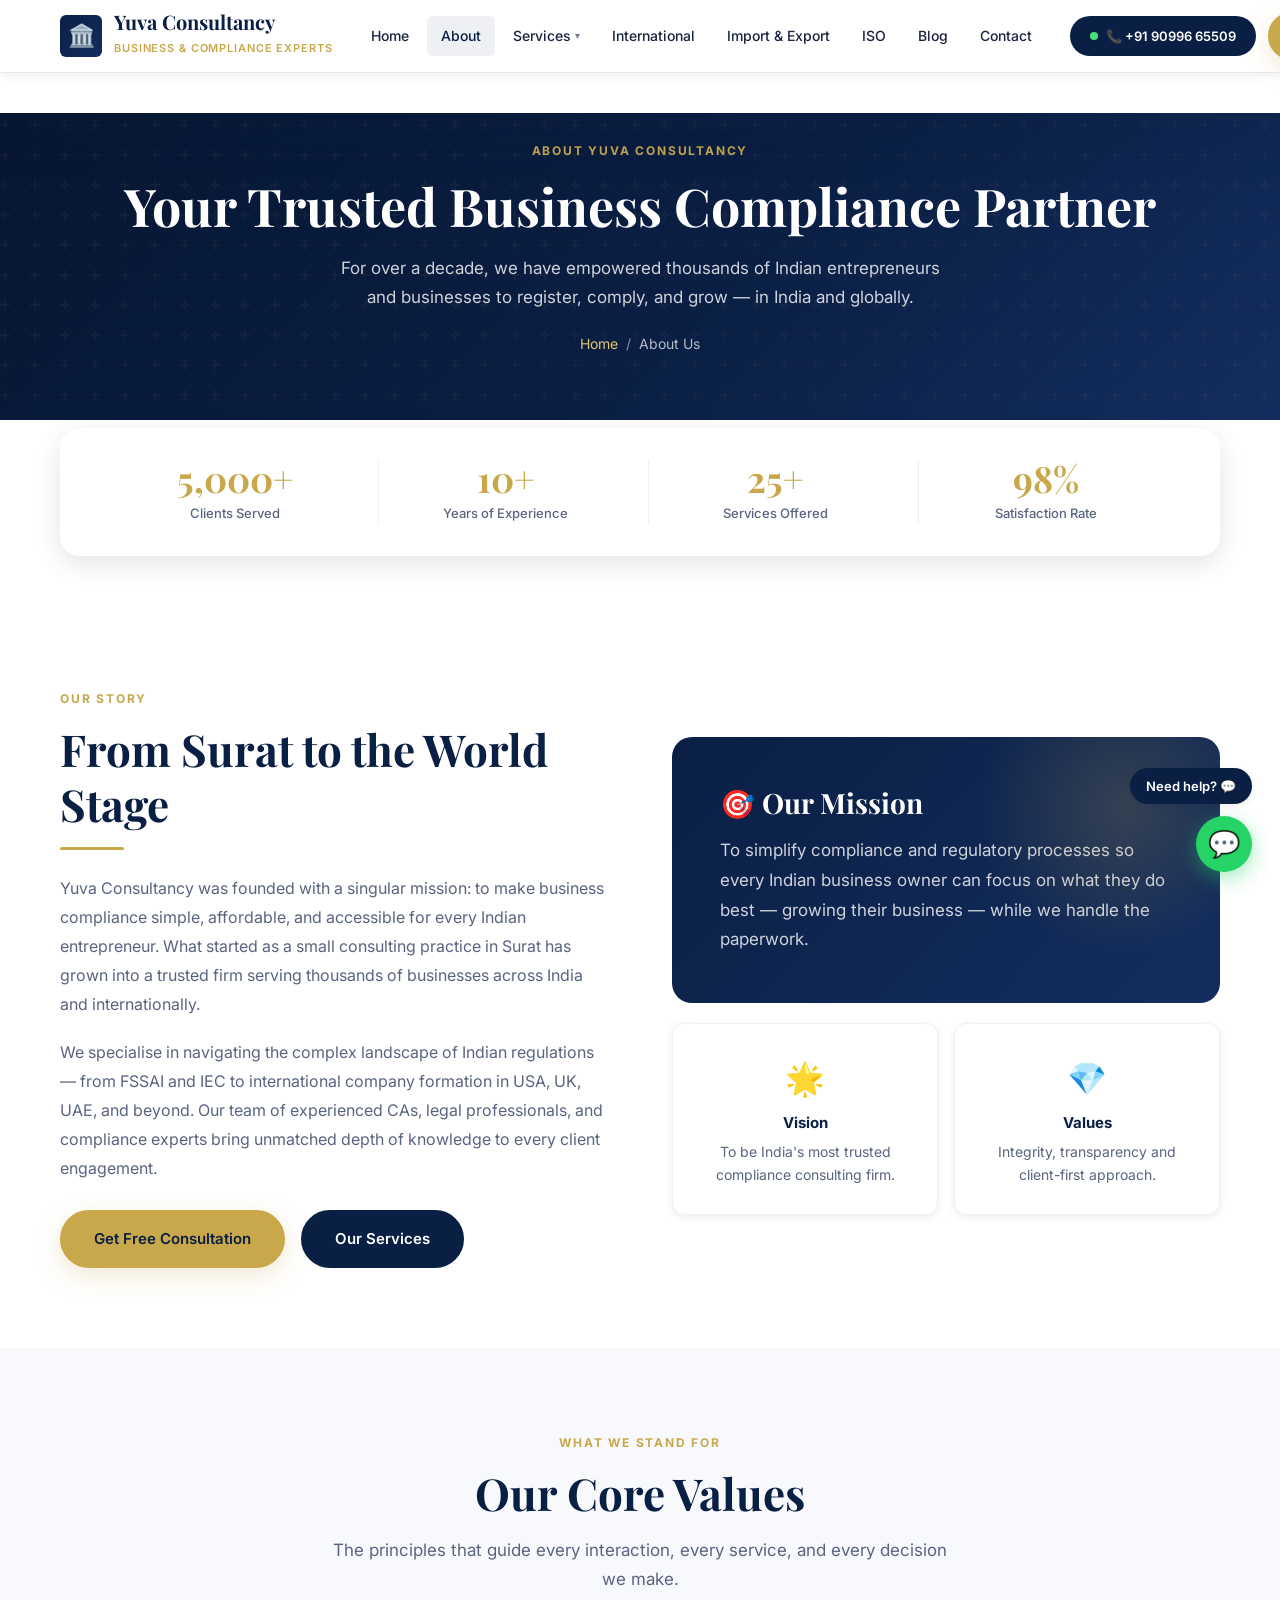
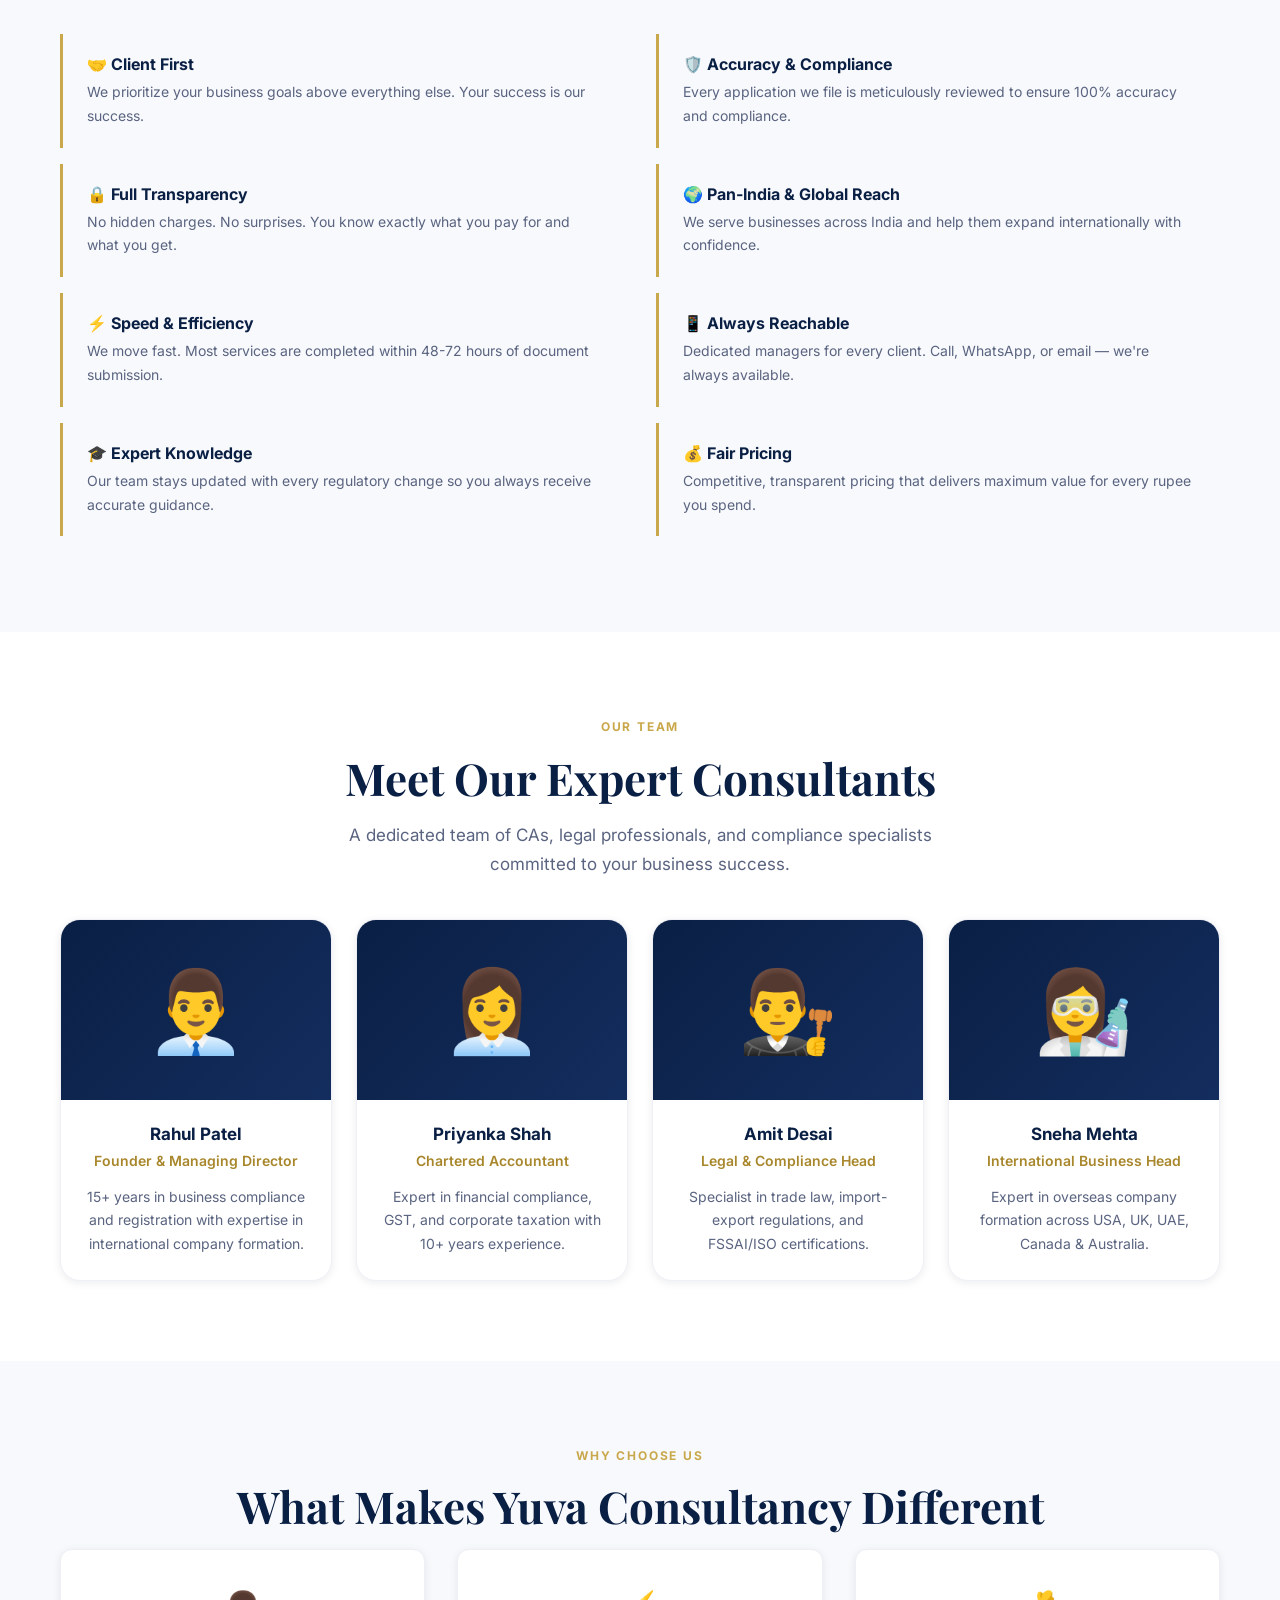
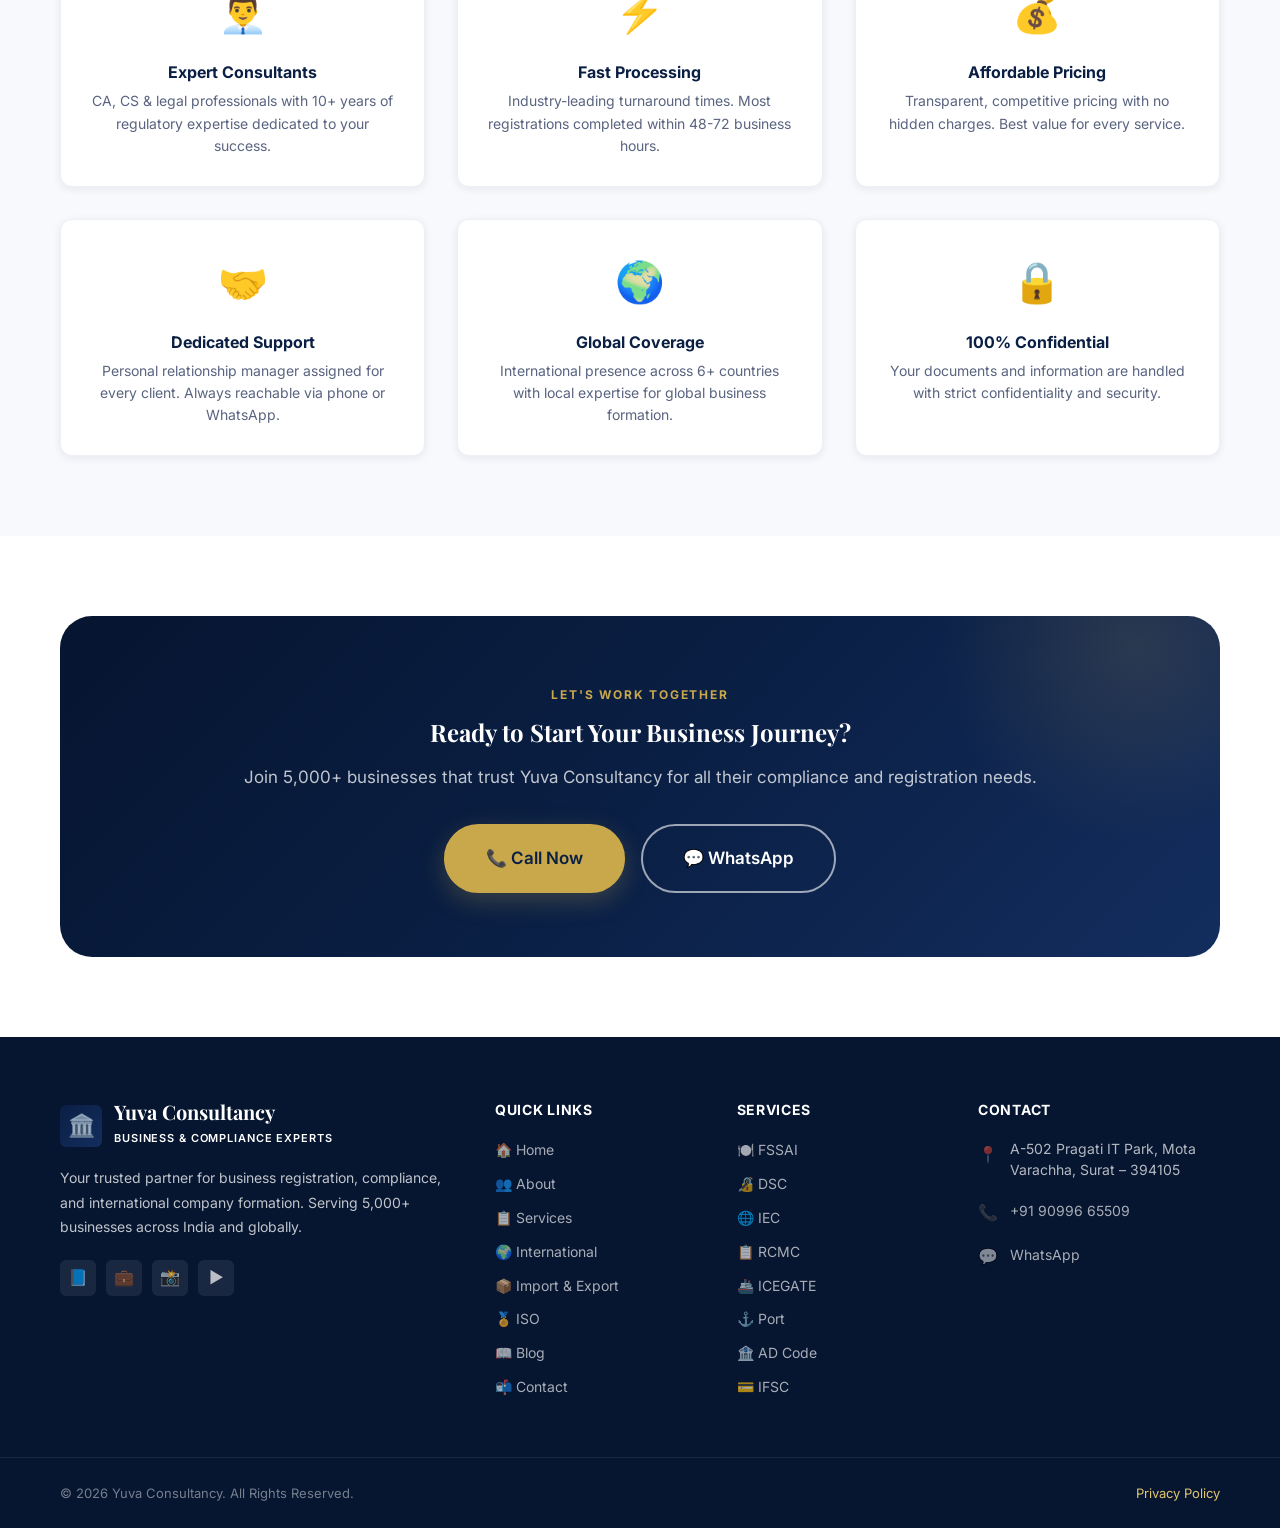
==== about.html @ 4b943de9 "Initial commit Created from https://vercel.com/new" ====
<!DOCTYPE html>
<html lang="en">

<head>
    <meta charset="UTF-8" />
    <meta name="viewport" content="width=device-width, initial-scale=1.0" />
    <title>About Us | Yuva Consultancy — Business Registration Experts</title>
    <meta name="description"
        content="Learn about Yuva Consultancy — our mission, team, and 10+ years of experience helping businesses register and comply in India and internationally." />
    <link rel="icon"
        href="data:image/svg+xml,<svg xmlns=%22http://www.w3.org/2000/svg%22 viewBox=%220 0 100 100%22><text y=%22.9em%22 font-size=%2280%22>🏛️</text></svg>" />
    <link rel="stylesheet" href="assets/css/style.css" />
    <style>
        .team-card {
            background: var(--white);
            border: 1px solid var(--light-gray);
            border-radius: var(--radius-lg);
            overflow: hidden;
            text-align: center;
            box-shadow: var(--shadow-sm);
            transition: var(--transition);
        }

        .team-card:hover {
            transform: translateY(-6px);
            box-shadow: var(--shadow-md);
        }

        .team-avatar {
            height: 180px;
            background: linear-gradient(135deg, var(--navy), var(--navy-light));
            display: flex;
            align-items: center;
            justify-content: center;
            font-size: 5rem;
        }

        .team-body {
            padding: 1.5rem;
        }

        .team-body h3 {
            font-family: 'Inter', sans-serif;
            font-size: 1.0625rem;
            font-weight: 700;
            color: var(--navy);
            margin-bottom: 0.25rem;
        }

        .team-body .role {
            color: var(--gold-dark);
            font-size: 0.875rem;
            font-weight: 600;
            margin-bottom: 0.75rem;
        }

        .team-body p {
            font-size: 0.875rem;
            color: var(--text-light);
        }

        .value-card {
            border-left: 3px solid var(--gold);
            padding: 1.25rem 1.5rem;
            background: var(--off-white);
            border-radius: 0 var(--radius-md) var(--radius-md) 0;
            margin-bottom: 1rem;
            transition: var(--transition);
        }

        .value-card:hover {
            background: rgba(201, 168, 76, 0.07);
        }

        .value-card h3 {
            font-family: 'Inter', sans-serif;
            font-size: 1rem;
            font-weight: 700;
            color: var(--navy);
            margin-bottom: 0.375rem;
        }

        .value-card p {
            font-size: 0.875rem;
            color: var(--text-light);
        }

        .mission-box {
            background: linear-gradient(135deg, var(--navy), var(--navy-light));
            border-radius: var(--radius-lg);
            padding: 3rem;
            color: white;
            position: relative;
            overflow: hidden;
        }

        .mission-box::before {
            content: '';
            position: absolute;
            top: -30%;
            right: -10%;
            width: 300px;
            height: 300px;
            border-radius: 50%;
            background: radial-gradient(circle, rgba(201, 168, 76, 0.2) 0%, transparent 70%);
        }

        .mission-box h3 {
            color: white;
            margin-bottom: 1rem;
            font-size: 1.75rem;
        }

        .mission-box p {
            color: rgba(255, 255, 255, 0.8);
            font-size: 1.0625rem;
            line-height: 1.75;
        }
    </style>
</head>

<body>

    <!-- HEADER -->
    <header id="header">
        <div class="container">
            <div class="header-inner">
                <a href="index.html" class="logo">
                    <div class="logo-icon">🏛️</div>
                    <div class="logo-text">
                        <strong>Yuva Consultancy</strong>
                        <span>Business &amp; Compliance Experts</span>
                    </div>
                </a>
                <nav class="nav">
                    <a href="index.html">Home</a>
                    <a href="about.html" class="active">About</a>
                    <div class="nav-item">
                        <a href="services.html">Services</a>
                        <div class="dropdown">
                            <a href="services.html#fssai"><span class="icon">🍽️</span>FSSAI Registration</a>
                            <a href="services.html#dsc"><span class="icon">🔏</span>DSC Signature</a>
                            <a href="services.html#iec"><span class="icon">🌐</span>IEC Registration</a>
                            <a href="services.html#rcmc"><span class="icon">📋</span>RCMC Registration</a>
                            <a href="services.html#icegate"><span class="icon">🚢</span>ICEGATE Registration</a>
                            <a href="services.html#port"><span class="icon">⚓</span>Port Registration</a>
                            <a href="services.html#adcode"><span class="icon">🏦</span>AD Code Registration</a>
                            <a href="services.html#ifsc"><span class="icon">💳</span>IFSC Registration</a>
                        </div>
                    </div>
                    <a href="international.html">International</a>
                    <a href="import-export.html">Import &amp; Export</a>
                    <a href="iso.html">ISO</a>
                    <a href="blog.html">Blog</a>
                    <a href="contact.html">Contact</a>
                </nav>
                <div class="header-cta">
                    <a href="tel:+919099665509" class="call-btn"><span class="dot"></span> 📞 +91 90996 65509</a>
                    <a href="contact.html" class="btn btn-primary btn-sm">Free Quote</a>
                    <button class="hamburger" id="hamburger"
                        aria-label="Menu"><span></span><span></span><span></span></button>
                </div>
            </div>
        </div>
    </header>
    <div class="mobile-nav" id="mobileNav">
        <div class="section-head">Navigation</div>
        <a href="index.html">🏠 Home</a><a href="about.html">👥 About Us</a>
        <div class="section-head">Services</div>
        <a href="services.html#fssai">🍽️ FSSAI</a><a href="services.html#iec">🌐 IEC</a><a href="services.html#dsc">🔏
            DSC</a>
        <div class="section-head">More</div>
        <a href="international.html">🌍 International</a><a href="import-export.html">📦 Import &amp; Export</a>
        <a href="iso.html">🏅 ISO</a><a href="blog.html">📖 Blog</a><a href="contact.html">📬 Contact</a>
    </div>

    <!-- PAGE HERO -->
    <section class="page-hero">
        <div class="container">
            <span class="section-label">About Yuva Consultancy</span>
            <h1>Your Trusted Business Compliance Partner</h1>
            <p>For over a decade, we have empowered thousands of Indian entrepreneurs and businesses to register,
                comply, and grow — in India and globally.</p>
            <div class="breadcrumb">
                <a href="index.html">Home</a><span>/</span><span class="current">About Us</span>
            </div>
        </div>
    </section>

    <!-- STATS -->
    <section class="section-sm">
        <div class="container">
            <div class="stats-bar reveal">
                <div class="stat-item">
                    <div class="stat-number"><span data-count="5000" data-suffix="+">0+</span></div>
                    <div class="stat-label">Clients Served</div>
                </div>
                <div class="stat-item">
                    <div class="stat-number"><span data-count="10" data-suffix="+">0+</span></div>
                    <div class="stat-label">Years of Experience</div>
                </div>
                <div class="stat-item">
                    <div class="stat-number"><span data-count="25" data-suffix="+">0+</span></div>
                    <div class="stat-label">Services Offered</div>
                </div>
                <div class="stat-item">
                    <div class="stat-number"><span data-count="98" data-suffix="%">0%</span></div>
                    <div class="stat-label">Satisfaction Rate</div>
                </div>
            </div>
        </div>
    </section>

    <!-- OUR STORY -->
    <section class="section">
        <div class="container">
            <div style="display:grid;grid-template-columns:1fr 1fr;gap:4rem;align-items:center;">
                <div class="reveal">
                    <span class="section-label">Our Story</span>
                    <h2 class="section-title">From Surat to the World Stage</h2>
                    <div class="divider"></div>
                    <p style="color:var(--text-light);margin-bottom:1.25rem;line-height:1.8;">Yuva Consultancy was
                        founded with a singular mission: to make business compliance simple, affordable, and accessible
                        for every Indian entrepreneur. What started as a small consulting practice in Surat has grown
                        into a trusted firm serving thousands of businesses across India and internationally.</p>
                    <p style="color:var(--text-light);margin-bottom:1.75rem;line-height:1.8;">We specialise in
                        navigating the complex landscape of Indian regulations — from FSSAI and IEC to international
                        company formation in USA, UK, UAE, and beyond. Our team of experienced CAs, legal professionals,
                        and compliance experts bring unmatched depth of knowledge to every client engagement.</p>
                    <div style="display:flex;gap:1rem;flex-wrap:wrap;">
                        <a href="contact.html" class="btn btn-primary">Get Free Consultation</a>
                        <a href="services.html" class="btn btn-navy">Our Services</a>
                    </div>
                </div>
                <div class="reveal">
                    <div class="mission-box">
                        <h3>🎯 Our Mission</h3>
                        <p>To simplify compliance and regulatory processes so every Indian business owner can focus on
                            what they do best — growing their business — while we handle the paperwork.</p>
                    </div>
                    <div style="margin-top:1.25rem;display:grid;grid-template-columns:1fr 1fr;gap:1rem;">
                        <div class="card text-center">
                            <div style="font-size:2rem;margin-bottom:0.5rem;">🌟</div>
                            <h3 style="font-family:'Inter',sans-serif;font-size:0.9375rem;">Vision</h3>
                            <p>To be India's most trusted compliance consulting firm.</p>
                        </div>
                        <div class="card text-center">
                            <div style="font-size:2rem;margin-bottom:0.5rem;">💎</div>
                            <h3 style="font-family:'Inter',sans-serif;font-size:0.9375rem;">Values</h3>
                            <p>Integrity, transparency and client-first approach.</p>
                        </div>
                    </div>
                </div>
            </div>
        </div>
    </section>

    <!-- OUR VALUES -->
    <section class="section section-bg">
        <div class="container">
            <div class="text-center reveal">
                <span class="section-label">What We Stand For</span>
                <h2 class="section-title">Our Core Values</h2>
                <p class="section-sub">The principles that guide every interaction, every service, and every decision we
                    make.</p>
            </div>
            <div class="grid-2">
                <div class="reveal">
                    <div class="value-card">
                        <h3>🤝 Client First</h3>
                        <p>We prioritize your business goals above everything else. Your success is our success.</p>
                    </div>
                    <div class="value-card">
                        <h3>🔒 Full Transparency</h3>
                        <p>No hidden charges. No surprises. You know exactly what you pay for and what you get.</p>
                    </div>
                    <div class="value-card">
                        <h3>⚡ Speed &amp; Efficiency</h3>
                        <p>We move fast. Most services are completed within 48-72 hours of document submission.</p>
                    </div>
                    <div class="value-card">
                        <h3>🎓 Expert Knowledge</h3>
                        <p>Our team stays updated with every regulatory change so you always receive accurate guidance.
                        </p>
                    </div>
                </div>
                <div class="reveal">
                    <div class="value-card">
                        <h3>🛡️ Accuracy &amp; Compliance</h3>
                        <p>Every application we file is meticulously reviewed to ensure 100% accuracy and compliance.
                        </p>
                    </div>
                    <div class="value-card">
                        <h3>🌍 Pan-India &amp; Global Reach</h3>
                        <p>We serve businesses across India and help them expand internationally with confidence.</p>
                    </div>
                    <div class="value-card">
                        <h3>📱 Always Reachable</h3>
                        <p>Dedicated managers for every client. Call, WhatsApp, or email — we're always available.</p>
                    </div>
                    <div class="value-card">
                        <h3>💰 Fair Pricing</h3>
                        <p>Competitive, transparent pricing that delivers maximum value for every rupee you spend.</p>
                    </div>
                </div>
            </div>
        </div>
    </section>

    <!-- TEAM -->
    <section class="section">
        <div class="container">
            <div class="text-center reveal">
                <span class="section-label">Our Team</span>
                <h2 class="section-title">Meet Our Expert Consultants</h2>
                <p class="section-sub">A dedicated team of CAs, legal professionals, and compliance specialists
                    committed to your business success.</p>
            </div>
            <div class="grid-4">
                <div class="team-card reveal">
                    <div class="team-avatar">👨‍💼</div>
                    <div class="team-body">
                        <h3>Rahul Patel</h3>
                        <div class="role">Founder &amp; Managing Director</div>
                        <p>15+ years in business compliance and registration with expertise in international company
                            formation.</p>
                    </div>
                </div>
                <div class="team-card reveal">
                    <div class="team-avatar">👩‍💼</div>
                    <div class="team-body">
                        <h3>Priyanka Shah</h3>
                        <div class="role">Chartered Accountant</div>
                        <p>Expert in financial compliance, GST, and corporate taxation with 10+ years experience.</p>
                    </div>
                </div>
                <div class="team-card reveal">
                    <div class="team-avatar">👨‍⚖️</div>
                    <div class="team-body">
                        <h3>Amit Desai</h3>
                        <div class="role">Legal &amp; Compliance Head</div>
                        <p>Specialist in trade law, import-export regulations, and FSSAI/ISO certifications.</p>
                    </div>
                </div>
                <div class="team-card reveal">
                    <div class="team-avatar">👩‍🔬</div>
                    <div class="team-body">
                        <h3>Sneha Mehta</h3>
                        <div class="role">International Business Head</div>
                        <p>Expert in overseas company formation across USA, UK, UAE, Canada &amp; Australia.</p>
                    </div>
                </div>
            </div>
        </div>
    </section>

    <!-- WHY CHOOSE -->
    <section class="section section-bg">
        <div class="container">
            <div class="text-center reveal">
                <span class="section-label">Why Choose Us</span>
                <h2 class="section-title">What Makes Yuva Consultancy Different</h2>
            </div>
            <div class="grid-3">
                <div class="card reveal text-center">
                    <div style="font-size:2.5rem;margin-bottom:1rem;">👨‍💼</div>
                    <h3>Expert Consultants</h3>
                    <p>CA, CS &amp; legal professionals with 10+ years of regulatory expertise dedicated to your
                        success.</p>
                </div>
                <div class="card reveal text-center">
                    <div style="font-size:2.5rem;margin-bottom:1rem;">⚡</div>
                    <h3>Fast Processing</h3>
                    <p>Industry-leading turnaround times. Most registrations completed within 48-72 business hours.</p>
                </div>
                <div class="card reveal text-center">
                    <div style="font-size:2.5rem;margin-bottom:1rem;">💰</div>
                    <h3>Affordable Pricing</h3>
                    <p>Transparent, competitive pricing with no hidden charges. Best value for every service.</p>
                </div>
                <div class="card reveal text-center">
                    <div style="font-size:2.5rem;margin-bottom:1rem;">🤝</div>
                    <h3>Dedicated Support</h3>
                    <p>Personal relationship manager assigned for every client. Always reachable via phone or WhatsApp.
                    </p>
                </div>
                <div class="card reveal text-center">
                    <div style="font-size:2.5rem;margin-bottom:1rem;">🌍</div>
                    <h3>Global Coverage</h3>
                    <p>International presence across 6+ countries with local expertise for global business formation.
                    </p>
                </div>
                <div class="card reveal text-center">
                    <div style="font-size:2.5rem;margin-bottom:1rem;">🔒</div>
                    <h3>100% Confidential</h3>
                    <p>Your documents and information are handled with strict confidentiality and security.</p>
                </div>
            </div>
        </div>
    </section>

    <!-- CTA -->
    <section class="section">
        <div class="container">
            <div class="cta-banner reveal">
                <span class="section-label">Let's Work Together</span>
                <h2>Ready to Start Your Business Journey?</h2>
                <p>Join 5,000+ businesses that trust Yuva Consultancy for all their compliance and registration needs.
                </p>
                <div class="btn-group">
                    <a href="tel:+919099665509" class="btn btn-primary btn-lg">📞 Call Now</a>
                    <a href="https://wa.me/919099665509" target="_blank" class="btn btn-outline btn-lg">💬 WhatsApp</a>
                </div>
            </div>
        </div>
    </section>

    <!-- FOOTER -->
    <footer id="footer">
        <div class="footer-top">
            <div class="container">
                <div class="footer-grid">
                    <div class="footer-brand">
                        <a href="index.html" class="logo">
                            <div class="logo-icon">🏛️</div>
                            <div class="logo-text"><strong>Yuva Consultancy</strong><span>Business &amp; Compliance
                                    Experts</span></div>
                        </a>
                        <p class="footer-about">Your trusted partner for business registration, compliance, and
                            international company formation. Serving 5,000+ businesses across India and globally.</p>
                        <div class="footer-social">
                            <div class="social-btn">📘</div>
                            <div class="social-btn">💼</div>
                            <div class="social-btn">📸</div>
                            <div class="social-btn">▶️</div>
                        </div>
                    </div>
                    <div class="footer-col">
                        <h4>Quick Links</h4>
                        <ul>
                            <li><a href="index.html">🏠 Home</a></li>
                            <li><a href="about.html">👥 About</a></li>
                            <li><a href="services.html">📋 Services</a></li>
                            <li><a href="international.html">🌍 International</a></li>
                            <li><a href="import-export.html">📦 Import &amp; Export</a></li>
                            <li><a href="iso.html">🏅 ISO</a></li>
                            <li><a href="blog.html">📖 Blog</a></li>
                            <li><a href="contact.html">📬 Contact</a></li>
                        </ul>
                    </div>
                    <div class="footer-col">
                        <h4>Services</h4>
                        <ul>
                            <li><a href="services.html#fssai">🍽️ FSSAI</a></li>
                            <li><a href="services.html#dsc">🔏 DSC</a></li>
                            <li><a href="services.html#iec">🌐 IEC</a></li>
                            <li><a href="services.html#rcmc">📋 RCMC</a></li>
                            <li><a href="services.html#icegate">🚢 ICEGATE</a></li>
                            <li><a href="services.html#port">⚓ Port</a></li>
                            <li><a href="services.html#adcode">🏦 AD Code</a></li>
                            <li><a href="services.html#ifsc">💳 IFSC</a></li>
                        </ul>
                    </div>
                    <div class="footer-col footer-contact">
                        <h4>Contact</h4>
                        <ul>
                            <li><span class="icon">📍</span><span>A-502 Pragati IT Park, Mota Varachha, Surat –
                                    394105</span></li>
                            <li><span class="icon">📞</span><a href="tel:+919099665509">+91 90996 65509</a></li>
                            <li><span class="icon">💬</span><a href="https://wa.me/919099665509">WhatsApp</a></li>
                        </ul>
                    </div>
                </div>
            </div>
        </div>
        <div class="footer-bottom">
            <div class="container" style="display:flex;justify-content:space-between;flex-wrap:wrap;gap:1rem;"><span>©
                    2026 Yuva Consultancy. All Rights Reserved.</span><span><a href="contact.html">Privacy
                        Policy</a></span></div>
        </div>
    </footer>
    <div class="whatsapp-float"><span class="whatsapp-tooltip">Need help? 💬</span><a href="https://wa.me/919099665509"
            target="_blank">💬</a></div>
    <script src="assets/js/main.js"></script>
</body>

</html>
---- assets/css/style.css ----
/* ============================================
   YUVA CONSULTANCY — Global Design System
   Brand: Navy Blue (#0A1F44) + Gold (#C9A84C)
   ============================================ */

@import url('https://fonts.googleapis.com/css2?family=Inter:wght@300;400;500;600;700;800;900&family=Playfair+Display:wght@600;700;800&display=swap');

/* ---- CSS Variables ---- */
:root {
  --navy:       #0A1F44;
  --navy-light: #132D5E;
  --navy-dark:  #061530;
  --gold:       #C9A84C;
  --gold-light: #E2C570;
  --gold-dark:  #A8872C;
  --white:      #FFFFFF;
  --off-white:  #F8F9FC;
  --light-gray: #EEF0F5;
  --gray:       #8A93A8;
  --dark-gray:  #3E4A60;
  --text:       #1A2340;
  --text-light: #5A6480;

  --shadow-sm:  0 2px 8px rgba(10,31,68,0.08);
  --shadow-md:  0 8px 24px rgba(10,31,68,0.12);
  --shadow-lg:  0 20px 50px rgba(10,31,68,0.18);
  --shadow-gold:0 8px 24px rgba(201,168,76,0.25);

  --radius-sm:  6px;
  --radius-md:  12px;
  --radius-lg:  20px;
  --radius-xl:  32px;

  --transition: all 0.3s cubic-bezier(0.4,0,0.2,1);
  --header-h:   72px;
}

/* ---- Reset & Base ---- */
*, *::before, *::after { box-sizing: border-box; margin: 0; padding: 0; }

html { scroll-behavior: smooth; font-size: 16px; }

body {
  font-family: 'Inter', sans-serif;
  color: var(--text);
  background: var(--white);
  line-height: 1.7;
  overflow-x: hidden;
}

img { max-width: 100%; display: block; }
a  { text-decoration: none; color: inherit; }
ul { list-style: none; }

/* ---- Typography ---- */
h1,h2,h3,h4,h5,h6 {
  font-family: 'Playfair Display', serif;
  line-height: 1.25;
  color: var(--navy);
}

.section-label {
  font-family: 'Inter', sans-serif;
  font-size: 0.75rem;
  font-weight: 700;
  letter-spacing: 0.15em;
  text-transform: uppercase;
  color: var(--gold);
  display: inline-block;
  margin-bottom: 0.75rem;
}

.section-title {
  font-size: clamp(1.75rem, 4vw, 2.75rem);
  margin-bottom: 1rem;
}

.section-sub {
  font-size: 1.0625rem;
  color: var(--text-light);
  max-width: 640px;
  margin: 0 auto 2.5rem;
}

.text-center { text-align: center; }

/* ---- Buttons ---- */
.btn {
  display: inline-flex;
  align-items: center;
  gap: 0.5rem;
  padding: 0.875rem 2rem;
  border-radius: 50px;
  font-family: 'Inter', sans-serif;
  font-size: 0.9375rem;
  font-weight: 600;
  cursor: pointer;
  border: 2px solid transparent;
  transition: var(--transition);
  white-space: nowrap;
}

.btn-primary {
  background: var(--gold);
  color: var(--navy);
  border-color: var(--gold);
  box-shadow: var(--shadow-gold);
}
.btn-primary:hover {
  background: var(--gold-dark);
  border-color: var(--gold-dark);
  transform: translateY(-2px);
  box-shadow: 0 12px 30px rgba(201,168,76,0.4);
}

.btn-outline {
  background: transparent;
  color: var(--white);
  border-color: rgba(255,255,255,0.6);
}
.btn-outline:hover {
  background: rgba(255,255,255,0.12);
  border-color: var(--white);
  transform: translateY(-2px);
}

.btn-navy {
  background: var(--navy);
  color: var(--white);
  border-color: var(--navy);
}
.btn-navy:hover {
  background: var(--navy-light);
  transform: translateY(-2px);
  box-shadow: var(--shadow-md);
}

.btn-whatsapp {
  background: #25D366;
  color: var(--white);
  border-color: #25D366;
}
.btn-whatsapp:hover {
  background: #1ebe5c;
  transform: translateY(-2px);
  box-shadow: 0 8px 24px rgba(37,211,102,0.35);
}

.btn-sm { padding: 0.625rem 1.25rem; font-size: 0.875rem; }
.btn-lg { padding: 1.125rem 2.5rem; font-size: 1.0625rem; }

/* ---- Layout ---- */
.container {
  width: 100%;
  max-width: 1200px;
  margin: 0 auto;
  padding: 0 1.25rem;
}

.section { padding: 5rem 0; }
.section-sm { padding: 3rem 0; }
.section-lg { padding: 7rem 0; }

.section-bg { background: var(--off-white); }
.section-navy { background: var(--navy); color: var(--white); }
.section-navy h2, .section-navy h3 { color: var(--white); }
.section-navy .section-sub { color: rgba(255,255,255,0.75); }
.section-navy .section-label { color: var(--gold-light); }

.grid-2 { display: grid; grid-template-columns: repeat(2,1fr); gap: 2rem; }
.grid-3 { display: grid; grid-template-columns: repeat(3,1fr); gap: 2rem; }
.grid-4 { display: grid; grid-template-columns: repeat(4,1fr); gap: 1.5rem; }
.grid-auto { display: grid; grid-template-columns: repeat(auto-fit,minmax(260px,1fr)); gap: 1.75rem; }

/* ---- Header / Navbar ---- */
#header {
  position: fixed;
  top: 0; left: 0; right: 0;
  z-index: 1000;
  background: var(--white);
  box-shadow: 0 2px 12px rgba(10,31,68,0.08);
  transition: var(--transition);
}

#header.scrolled {
  box-shadow: 0 4px 20px rgba(10,31,68,0.14);
}

.header-inner {
  height: var(--header-h);
  display: flex;
  align-items: center;
  justify-content: space-between;
  gap: 1.5rem;
}

.logo {
  display: flex;
  align-items: center;
  gap: 0.75rem;
  flex-shrink: 0;
}

.logo-icon {
  width: 42px; height: 42px;
  background: linear-gradient(135deg, var(--navy), var(--navy-light));
  border-radius: var(--radius-sm);
  display: flex; align-items: center; justify-content: center;
  font-size: 1.375rem;
}

.logo-text strong {
  display: block;
  font-family: 'Playfair Display', serif;
  font-size: 1.25rem;
  color: var(--navy);
  line-height: 1.1;
}

.logo-text span {
  font-size: 0.6875rem;
  font-weight: 600;
  color: var(--gold);
  letter-spacing: 0.08em;
  text-transform: uppercase;
}

/* Nav */
.nav { display: flex; align-items: center; gap: 0.25rem; }

.nav a {
  font-size: 0.875rem;
  font-weight: 500;
  color: var(--text);
  padding: 0.5rem 0.875rem;
  border-radius: var(--radius-sm);
  transition: var(--transition);
  white-space: nowrap;
}
.nav a:hover, .nav a.active {
  color: var(--navy);
  background: var(--light-gray);
}

/* Dropdown */
.nav-item { position: relative; }
.nav-item > a { display: flex; align-items: center; gap: 0.25rem; }
.nav-item > a::after { content: '▾'; font-size: 0.65rem; opacity: 0.6; }

.dropdown {
  position: absolute;
  top: calc(100% + 0.5rem);
  left: 0;
  background: var(--white);
  border-radius: var(--radius-md);
  box-shadow: var(--shadow-lg);
  border: 1px solid var(--light-gray);
  min-width: 220px;
  opacity: 0;
  visibility: hidden;
  transform: translateY(-8px);
  transition: var(--transition);
  z-index: 100;
  overflow: hidden;
}

.nav-item:hover .dropdown,
.nav-item:focus-within .dropdown {
  opacity: 1;
  visibility: visible;
  transform: translateY(0);
}

.dropdown a {
  display: flex; align-items: center; gap: 0.625rem;
  padding: 0.75rem 1.25rem;
  font-size: 0.875rem;
  border-radius: 0;
  color: var(--text);
}
.dropdown a:hover { background: var(--off-white); color: var(--navy); }
.dropdown a .icon { font-size: 1rem; width: 1.25rem; }

/* Header CTA */
.header-cta { display: flex; align-items: center; gap: 0.75rem; flex-shrink: 0; }

.call-btn {
  display: flex; align-items: center; gap: 0.5rem;
  background: var(--navy);
  color: var(--white);
  padding: 0.5625rem 1.25rem;
  border-radius: 50px;
  font-size: 0.8125rem;
  font-weight: 600;
  transition: var(--transition);
}
.call-btn:hover { background: var(--navy-light); transform: translateY(-1px); }
.call-btn .dot {
  width: 8px; height: 8px;
  background: #4AE07A;
  border-radius: 50%;
  animation: pulse 1.5s infinite;
}

@keyframes pulse {
  0%,100% { opacity: 1; transform: scale(1); }
  50% { opacity: 0.5; transform: scale(1.3); }
}

/* Hamburger */
.hamburger {
  display: none;
  flex-direction: column;
  gap: 5px;
  cursor: pointer;
  padding: 0.5rem;
  background: none;
  border: none;
}

.hamburger span {
  width: 24px; height: 2px;
  background: var(--navy);
  border-radius: 2px;
  transition: var(--transition);
  display: block;
}

.hamburger.open span:nth-child(1) { transform: rotate(45deg) translate(5px,5px); }
.hamburger.open span:nth-child(2) { opacity: 0; }
.hamburger.open span:nth-child(3) { transform: rotate(-45deg) translate(5px,-5px); }

/* Mobile Nav */
.mobile-nav {
  position: fixed;
  top: var(--header-h); left: 0; right: 0;
  background: var(--white);
  border-top: 1px solid var(--light-gray);
  padding: 1.25rem;
  max-height: 0;
  overflow: hidden;
  transition: max-height 0.4s ease;
  z-index: 999;
  box-shadow: var(--shadow-lg);
}

.mobile-nav.open { max-height: 90vh; overflow-y: auto; }

.mobile-nav a {
  display: block;
  padding: 0.875rem 1rem;
  font-size: 0.9375rem;
  font-weight: 500;
  color: var(--text);
  border-bottom: 1px solid var(--light-gray);
  transition: var(--transition);
}
.mobile-nav a:last-child { border-bottom: none; }
.mobile-nav a:hover { color: var(--navy); padding-left: 1.5rem; }

.mobile-nav .section-head {
  font-size: 0.6875rem;
  font-weight: 700;
  letter-spacing: 0.1em;
  text-transform: uppercase;
  color: var(--gold);
  padding: 1rem 1rem 0.5rem;
}

/* ---- Cards ---- */
.card {
  background: var(--white);
  border-radius: var(--radius-md);
  border: 1px solid var(--light-gray);
  padding: 1.75rem;
  box-shadow: var(--shadow-sm);
  transition: var(--transition);
}

.card:hover {
  transform: translateY(-4px);
  box-shadow: var(--shadow-md);
  border-color: rgba(201,168,76,0.3);
}

.service-icon {
  width: 56px; height: 56px;
  background: linear-gradient(135deg, var(--navy), var(--navy-light));
  border-radius: var(--radius-md);
  display: flex; align-items: center; justify-content: center;
  font-size: 1.5rem;
  margin-bottom: 1.125rem;
  flex-shrink: 0;
}

.card h3 {
  font-family: 'Inter', sans-serif;
  font-size: 1rem;
  font-weight: 700;
  color: var(--navy);
  margin-bottom: 0.5rem;
}

.card p { font-size: 0.875rem; color: var(--text-light); line-height: 1.6; }

.card-link {
  display: inline-flex; align-items: center; gap: 0.375rem;
  color: var(--gold-dark);
  font-size: 0.875rem;
  font-weight: 600;
  margin-top: 1rem;
  transition: var(--transition);
}
.card-link:hover { gap: 0.625rem; }

/* ---- Country Cards ---- */
.country-card {
  background: var(--white);
  border-radius: var(--radius-md);
  border: 1px solid var(--light-gray);
  padding: 1.5rem;
  text-align: center;
  box-shadow: var(--shadow-sm);
  transition: var(--transition);
  cursor: pointer;
}
.country-card:hover {
  transform: translateY(-6px);
  box-shadow: var(--shadow-md);
  border-color: var(--gold);
}

.country-flag { font-size: 2.5rem; margin-bottom: 0.75rem; }
.country-card h3 { font-family: 'Inter', sans-serif; font-size: 0.9375rem; font-weight: 700; color: var(--navy); margin-bottom: 0.25rem; }
.country-card p { font-size: 0.8125rem; color: var(--text-light); }

/* ---- Process Steps ---- */
.step-card {
  text-align: center;
  padding: 2.5rem 1.5rem;
  position: relative;
}
.step-number {
  width: 64px; height: 64px;
  background: linear-gradient(135deg, var(--gold), var(--gold-dark));
  border-radius: 50%;
  display: flex; align-items: center; justify-content: center;
  font-size: 1.5rem;
  font-weight: 800;
  color: var(--white);
  margin: 0 auto 1.25rem;
  font-family: 'Inter', sans-serif;
  box-shadow: var(--shadow-gold);
}
.step-card h3 { font-family: 'Inter', sans-serif; font-size: 1.0625rem; font-weight: 700; color: var(--navy); margin-bottom: 0.5rem; }
.step-card p { font-size: 0.875rem; color: var(--text-light); }

/* ---- Why Choose Us ---- */
.feature-item {
  display: flex; gap: 1rem;
  padding: 1.5rem;
  border-radius: var(--radius-md);
  transition: var(--transition);
}
.feature-item:hover { background: rgba(201,168,76,0.06); }

.feature-icon {
  width: 48px; height: 48px;
  background: linear-gradient(135deg, var(--gold), var(--gold-dark));
  border-radius: var(--radius-sm);
  display: flex; align-items: center; justify-content: center;
  font-size: 1.25rem;
  flex-shrink: 0;
}
.feature-item h3 { font-family: 'Inter', sans-serif; font-size: 1rem; font-weight: 700; color: var(--navy); margin-bottom: 0.375rem; }
.feature-item p { font-size: 0.875rem; color: var(--text-light); }

/* ---- Testimonials ---- */
.testimonial-card {
  background: var(--white);
  border-radius: var(--radius-md);
  border: 1px solid var(--light-gray);
  padding: 2rem;
  box-shadow: var(--shadow-sm);
  position: relative;
}
.testimonial-card::before {
  content: '"';
  font-family: 'Playfair Display', serif;
  font-size: 4rem;
  color: var(--gold);
  opacity: 0.3;
  position: absolute;
  top: 0.5rem; left: 1.25rem;
  line-height: 1;
}
.testimonial-text { font-size: 0.9375rem; color: var(--text-light); margin-bottom: 1.25rem; line-height: 1.7; }
.testimonial-author { display: flex; align-items: center; gap: 0.75rem; }
.author-avatar {
  width: 44px; height: 44px;
  border-radius: 50%;
  background: linear-gradient(135deg, var(--navy), var(--gold));
  display: flex; align-items: center; justify-content: center;
  color: var(--white);
  font-weight: 700;
  font-size: 1rem;
}
.author-name { font-weight: 700; font-size: 0.9375rem; color: var(--navy); }
.author-role { font-size: 0.8125rem; color: var(--text-light); }
.stars { color: var(--gold); font-size: 0.875rem; margin-bottom: 0.75rem; }

/* ---- CTA Banner ---- */
.cta-banner {
  background: linear-gradient(135deg, var(--navy-dark) 0%, var(--navy) 50%, var(--navy-light) 100%);
  border-radius: var(--radius-xl);
  padding: 4rem 3rem;
  text-align: center;
  position: relative;
  overflow: hidden;
}

.cta-banner::before {
  content: '';
  position: absolute;
  top: -50%; right: -10%;
  width: 400px; height: 400px;
  border-radius: 50%;
  background: radial-gradient(circle, rgba(201,168,76,0.15) 0%, transparent 70%);
  pointer-events: none;
}

.cta-banner h2 { color: var(--white); margin-bottom: 1rem; }
.cta-banner p { color: rgba(255,255,255,0.75); margin-bottom: 2rem; font-size: 1.0625rem; }
.cta-banner .btn-group { display: flex; gap: 1rem; justify-content: center; flex-wrap: wrap; }

/* ---- Page Hero ---- */
.page-hero {
  background: linear-gradient(135deg, var(--navy-dark) 0%, var(--navy) 60%, var(--navy-light) 100%);
  padding: calc(var(--header-h) + 4rem) 0 4rem;
  text-align: center;
  position: relative;
  overflow: hidden;
}

.page-hero::before {
  content: '';
  position: absolute;
  inset: 0;
  background: url("data:image/svg+xml,%3Csvg width='60' height='60' viewBox='0 0 60 60' xmlns='http://www.w3.org/2000/svg'%3E%3Cg fill='none' fill-rule='evenodd'%3E%3Cg fill='%23C9A84C' fill-opacity='0.05'%3E%3Cpath d='M36 34v-4h-2v4h-4v2h4v4h2v-4h4v-2h-4zm0-30V0h-2v4h-4v2h4v4h2V6h4V4h-4zM6 34v-4H4v4H0v2h4v4h2v-4h4v-2H6zM6 4V0H4v4H0v2h4v4h2V6h4V4H6z'/%3E%3C/g%3E%3C/g%3E%3C/svg%3E");
  pointer-events: none;
}

.page-hero h1 { color: var(--white); margin-bottom: 1rem; font-size: clamp(2rem, 5vw, 3.25rem); }
.page-hero p { color: rgba(255,255,255,0.8); font-size: 1.0625rem; max-width: 600px; margin: 0 auto; }

.breadcrumb {
  display: flex; align-items: center; justify-content: center; gap: 0.5rem;
  margin-top: 1.25rem;
  font-size: 0.875rem;
}
.breadcrumb a { color: var(--gold-light); }
.breadcrumb span { color: rgba(255,255,255,0.5); }
.breadcrumb .current { color: rgba(255,255,255,0.7); }

/* ---- Stats Bar ---- */
.stats-bar {
  background: var(--white);
  box-shadow: var(--shadow-md);
  border-radius: var(--radius-lg);
  padding: 2rem 3rem;
  display: grid;
  grid-template-columns: repeat(4,1fr);
  gap: 1rem;
  text-align: center;
  margin-top: -2.5rem;
  position: relative;
  z-index: 2;
}

.stat-item + .stat-item { border-left: 1px solid var(--light-gray); }

.stat-number {
  font-family: 'Playfair Display', serif;
  font-size: 2.25rem;
  font-weight: 700;
  color: var(--navy);
  line-height: 1;
  margin-bottom: 0.375rem;
}
.stat-number span { color: var(--gold); }
.stat-label { font-size: 0.8125rem; color: var(--text-light); font-weight: 500; }

/* ---- Contact Form ---- */
.contact-form .form-group { margin-bottom: 1.25rem; }
.contact-form label {
  display: block;
  font-size: 0.875rem;
  font-weight: 600;
  color: var(--navy);
  margin-bottom: 0.5rem;
}
.contact-form input,
.contact-form textarea,
.contact-form select {
  width: 100%;
  padding: 0.875rem 1.125rem;
  border: 1.5px solid var(--light-gray);
  border-radius: var(--radius-md);
  font-family: 'Inter', sans-serif;
  font-size: 0.9375rem;
  color: var(--text);
  background: var(--white);
  transition: var(--transition);
  outline: none;
  -webkit-appearance: none;
}
.contact-form input:focus,
.contact-form textarea:focus,
.contact-form select:focus {
  border-color: var(--gold);
  box-shadow: 0 0 0 3px rgba(201,168,76,0.12);
}
.contact-form textarea { resize: vertical; min-height: 130px; }
.contact-form input::placeholder, .contact-form textarea::placeholder { color: var(--gray); }

/* ---- Blog Cards ---- */
.blog-card {
  background: var(--white);
  border-radius: var(--radius-md);
  border: 1px solid var(--light-gray);
  overflow: hidden;
  box-shadow: var(--shadow-sm);
  transition: var(--transition);
}
.blog-card:hover { transform: translateY(-4px); box-shadow: var(--shadow-md); }
.blog-card-img {
  height: 180px;
  background: linear-gradient(135deg, var(--navy), var(--navy-light));
  display: flex; align-items: center; justify-content: center;
  font-size: 3rem;
  position: relative;
  overflow: hidden;
}
.blog-card-img::after {
  content: '';
  position: absolute;
  inset: 0;
  background: linear-gradient(to bottom, transparent 40%, rgba(0,0,0,0.2));
}
.blog-card-body { padding: 1.5rem; }
.blog-tag {
  display: inline-block;
  background: rgba(201,168,76,0.12);
  color: var(--gold-dark);
  padding: 0.25rem 0.75rem;
  border-radius: 50px;
  font-size: 0.75rem;
  font-weight: 700;
  letter-spacing: 0.05em;
  text-transform: uppercase;
  margin-bottom: 0.75rem;
}
.blog-card h3 { font-family: 'Inter', sans-serif; font-size: 1rem; font-weight: 700; color: var(--navy); margin-bottom: 0.5rem; line-height: 1.4; }
.blog-card p { font-size: 0.875rem; color: var(--text-light); margin-bottom: 1rem; }
.blog-meta { font-size: 0.8125rem; color: var(--gray); display: flex; align-items: center; gap: 0.75rem; }

/* ---- Info Cards ---- */
.info-card {
  background: var(--navy);
  color: var(--white);
  border-radius: var(--radius-md);
  padding: 1.75rem;
  display: flex; align-items: flex-start; gap: 1rem;
}
.info-card .icon-box {
  width: 48px; height: 48px;
  background: rgba(201,168,76,0.2);
  border: 1px solid rgba(201,168,76,0.4);
  border-radius: var(--radius-sm);
  display: flex; align-items: center; justify-content: center;
  font-size: 1.25rem;
  flex-shrink: 0;
}
.info-card h4 { font-family: 'Inter', sans-serif; font-size: 0.875rem; font-weight: 600; color: rgba(255,255,255,0.7); margin-bottom: 0.375rem; }
.info-card p { font-size: 1rem; font-weight: 600; color: var(--white); }
.info-card a { color: var(--gold-light); }

/* ---- WhatsApp Float ---- */
.whatsapp-float {
  position: fixed;
  bottom: 1.75rem; right: 1.75rem;
  z-index: 998;
  display: flex; flex-direction: column; align-items: flex-end; gap: 0.75rem;
}
.whatsapp-float a {
  width: 56px; height: 56px;
  background: #25D366;
  border-radius: 50%;
  display: flex; align-items: center; justify-content: center;
  font-size: 1.625rem;
  color: var(--white);
  box-shadow: 0 6px 20px rgba(37,211,102,0.45);
  transition: var(--transition);
  animation: float 3s ease-in-out infinite;
}
.whatsapp-float a:hover { transform: scale(1.1); }
.whatsapp-tooltip {
  background: var(--navy);
  color: var(--white);
  padding: 0.45rem 1rem;
  border-radius: 50px;
  font-size: 0.8125rem;
  font-weight: 600;
  white-space: nowrap;
  box-shadow: var(--shadow-sm);
  animation: float 3s ease-in-out infinite;
}
@keyframes float {
  0%,100% { transform: translateY(0); }
  50% { transform: translateY(-6px); }
}

/* ---- Footer ---- */
#footer {
  background: var(--navy-dark);
  color: rgba(255,255,255,0.75);
}
.footer-top { padding: 4rem 0 3rem; }
.footer-grid {
  display: grid;
  grid-template-columns: 2fr 1fr 1fr 1.25fr;
  gap: 3rem;
}
.footer-brand .logo-text strong,
.footer-brand .logo-text span { color: var(--white) !important; }
.footer-about { margin-top: 1rem; font-size: 0.875rem; line-height: 1.75; }
.footer-social { display: flex; gap: 0.625rem; margin-top: 1.25rem; }
.social-btn {
  width: 36px; height: 36px;
  background: rgba(255,255,255,0.08);
  border-radius: var(--radius-sm);
  display: flex; align-items: center; justify-content: center;
  font-size: 1rem;
  color: rgba(255,255,255,0.7);
  transition: var(--transition);
  cursor: pointer;
}
.social-btn:hover { background: var(--gold); color: var(--navy); }

.footer-col h4 {
  font-family: 'Inter', sans-serif;
  font-size: 0.875rem;
  font-weight: 700;
  color: var(--white);
  letter-spacing: 0.05em;
  margin-bottom: 1.25rem;
  text-transform: uppercase;
}
.footer-col li { margin-bottom: 0.625rem; }
.footer-col a { font-size: 0.875rem; color: rgba(255,255,255,0.65); transition: var(--transition); display: flex; align-items: center; gap: 0.375rem; }
.footer-col a:hover { color: var(--gold-light); padding-left: 0.25rem; }

.footer-contact li { display: flex; gap: 0.75rem; margin-bottom: 1rem; }
.footer-contact .icon { font-size: 1rem; margin-top: 0.25rem; opacity: 0.7; flex-shrink: 0; }
.footer-contact span { font-size: 0.875rem; color: rgba(255,255,255,0.7); line-height: 1.5; }

.footer-bottom {
  border-top: 1px solid rgba(255,255,255,0.08);
  padding: 1.5rem 0;
  display: flex;
  align-items: center;
  justify-content: space-between;
  flex-wrap: wrap;
  gap: 1rem;
  font-size: 0.8125rem;
  color: rgba(255,255,255,0.45);
}
.footer-bottom a { color: var(--gold-light); }

/* ---- Map embed ---- */
.map-wrap {
  border-radius: var(--radius-md);
  overflow: hidden;
  border: 2px solid var(--light-gray);
  box-shadow: var(--shadow-md);
  height: 380px;
}
.map-wrap iframe { width: 100%; height: 100%; border: none; display: block; }

/* ---- Divider ---- */
.divider { width: 64px; height: 3px; background: var(--gold); border-radius: 2px; margin: 1rem 0 1.5rem; }
.divider-center { margin: 1rem auto 1.5rem; }

/* ---- Badges ---- */
.badge {
  display: inline-flex; align-items: center; gap: 0.375rem;
  background: rgba(201,168,76,0.12);
  color: var(--gold-dark);
  padding: 0.375rem 0.875rem;
  border-radius: 50px;
  font-size: 0.8125rem;
  font-weight: 600;
  border: 1px solid rgba(201,168,76,0.25);
}

/* ---- Accordion (FAQ) ---- */
.faq-item {
  border: 1px solid var(--light-gray);
  border-radius: var(--radius-md);
  margin-bottom: 1rem;
  overflow: hidden;
}
.faq-q {
  width: 100%;
  text-align: left;
  padding: 1.25rem 1.5rem;
  background: var(--white);
  border: none;
  font-family: 'Inter', sans-serif;
  font-size: 0.9375rem;
  font-weight: 600;
  color: var(--navy);
  cursor: pointer;
  display: flex;
  justify-content: space-between;
  align-items: center;
  transition: var(--transition);
}
.faq-q:hover { background: var(--off-white); }
.faq-q .arrow { transition: var(--transition); font-size: 0.875rem; }
.faq-item.open .faq-q .arrow { transform: rotate(180deg); }
.faq-a {
  max-height: 0;
  overflow: hidden;
  transition: max-height 0.35s ease;
  padding: 0 1.5rem;
  font-size: 0.9rem;
  color: var(--text-light);
  line-height: 1.7;
}
.faq-item.open .faq-a { max-height: 400px; padding: 0 1.5rem 1.25rem; }

/* ---- Responsive ---- */
@media (max-width: 1024px) {
  .grid-4 { grid-template-columns: repeat(2,1fr); }
  .footer-grid { grid-template-columns: 1fr 1fr; gap: 2rem; }
  .stats-bar { grid-template-columns: repeat(2,1fr); }
  .stat-item:nth-child(3) { border-left: none; }
}

@media (max-width: 768px) {
  :root { --header-h: 64px; }
  .nav, .header-cta .btn-navy { display: none; }
  .hamburger { display: flex; }
  .grid-2, .grid-3 { grid-template-columns: 1fr; }
  .stats-bar { padding: 1.5rem; border-radius: var(--radius-md); gap: 1.5rem 0; }
  .cta-banner { padding: 2.5rem 1.5rem; border-radius: var(--radius-lg); }
  .footer-grid { grid-template-columns: 1fr; gap: 2rem; }
  .footer-bottom { flex-direction: column; text-align: center; }
  .whatsapp-float { bottom: 1.25rem; right: 1.25rem; }
  .section { padding: 3.5rem 0; }
}

@media (max-width: 480px) {
  .stats-bar { grid-template-columns: repeat(2,1fr); }
  .stat-item + .stat-item { border-left: none; }
  .stat-item:nth-child(2n+1) { border-left: none; }
  .grid-4 { grid-template-columns: 1fr; }
}

/* ---- Utilities ---- */
.mt-1 { margin-top: 0.5rem; }
.mt-2 { margin-top: 1rem; }
.mt-3 { margin-top: 1.5rem; }
.mt-4 { margin-top: 2rem; }
.mb-1 { margin-bottom: 0.5rem; }
.mb-2 { margin-bottom: 1rem; }
.mb-3 { margin-bottom: 1.5rem; }
.fw-bold { font-weight: 700; }
.text-gold { color: var(--gold); }
.text-navy { color: var(--navy); }
.text-muted { color: var(--text-light); }
.d-flex { display: flex; }
.align-center { align-items: center; }
.gap-1 { gap: 0.5rem; }
.gap-2 { gap: 1rem; }
.flex-wrap { flex-wrap: wrap; }

/* ---- Page loader ---- */
.page-loaded body { opacity: 1; }

/* Scroll reveal (JS-driven) */
.reveal {
  opacity: 0;
  transform: translateY(24px);
  transition: opacity 0.6s ease, transform 0.6s ease;
}
.reveal.visible {
  opacity: 1;
  transform: translateY(0);
}
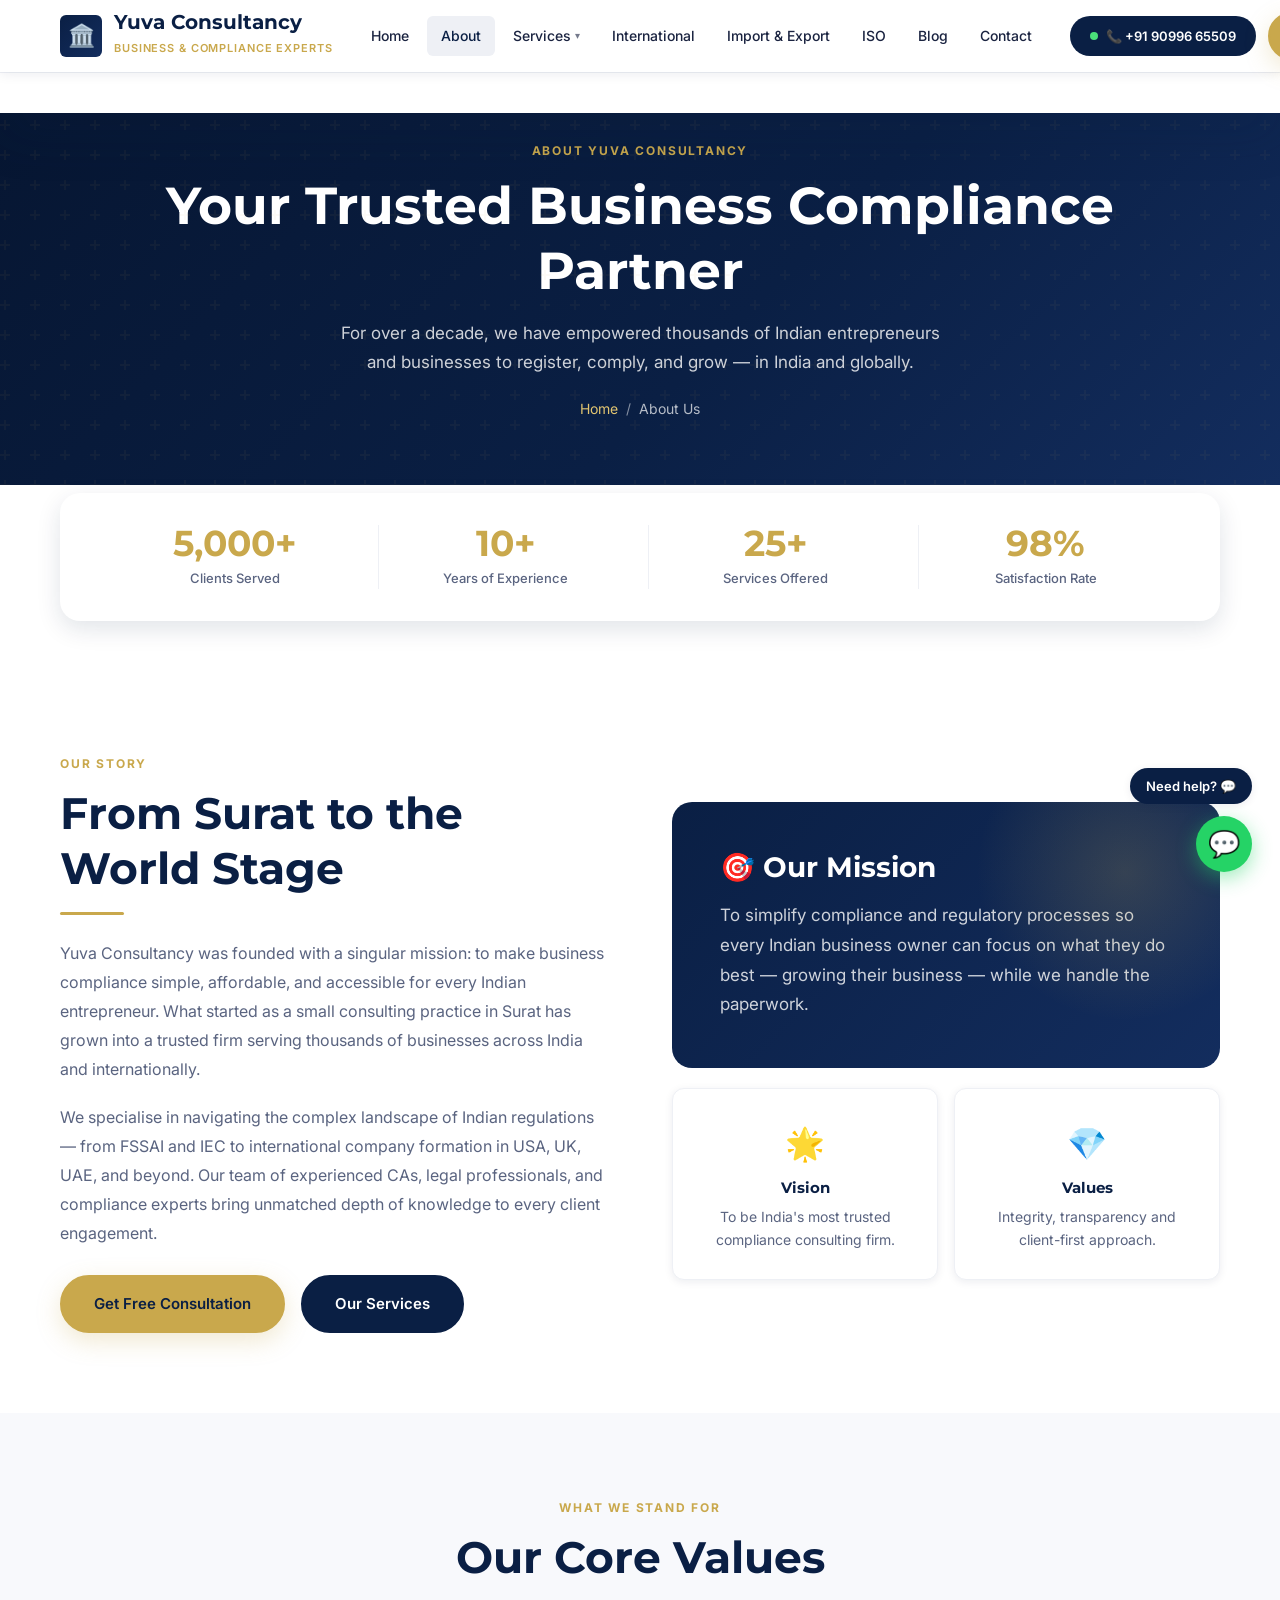
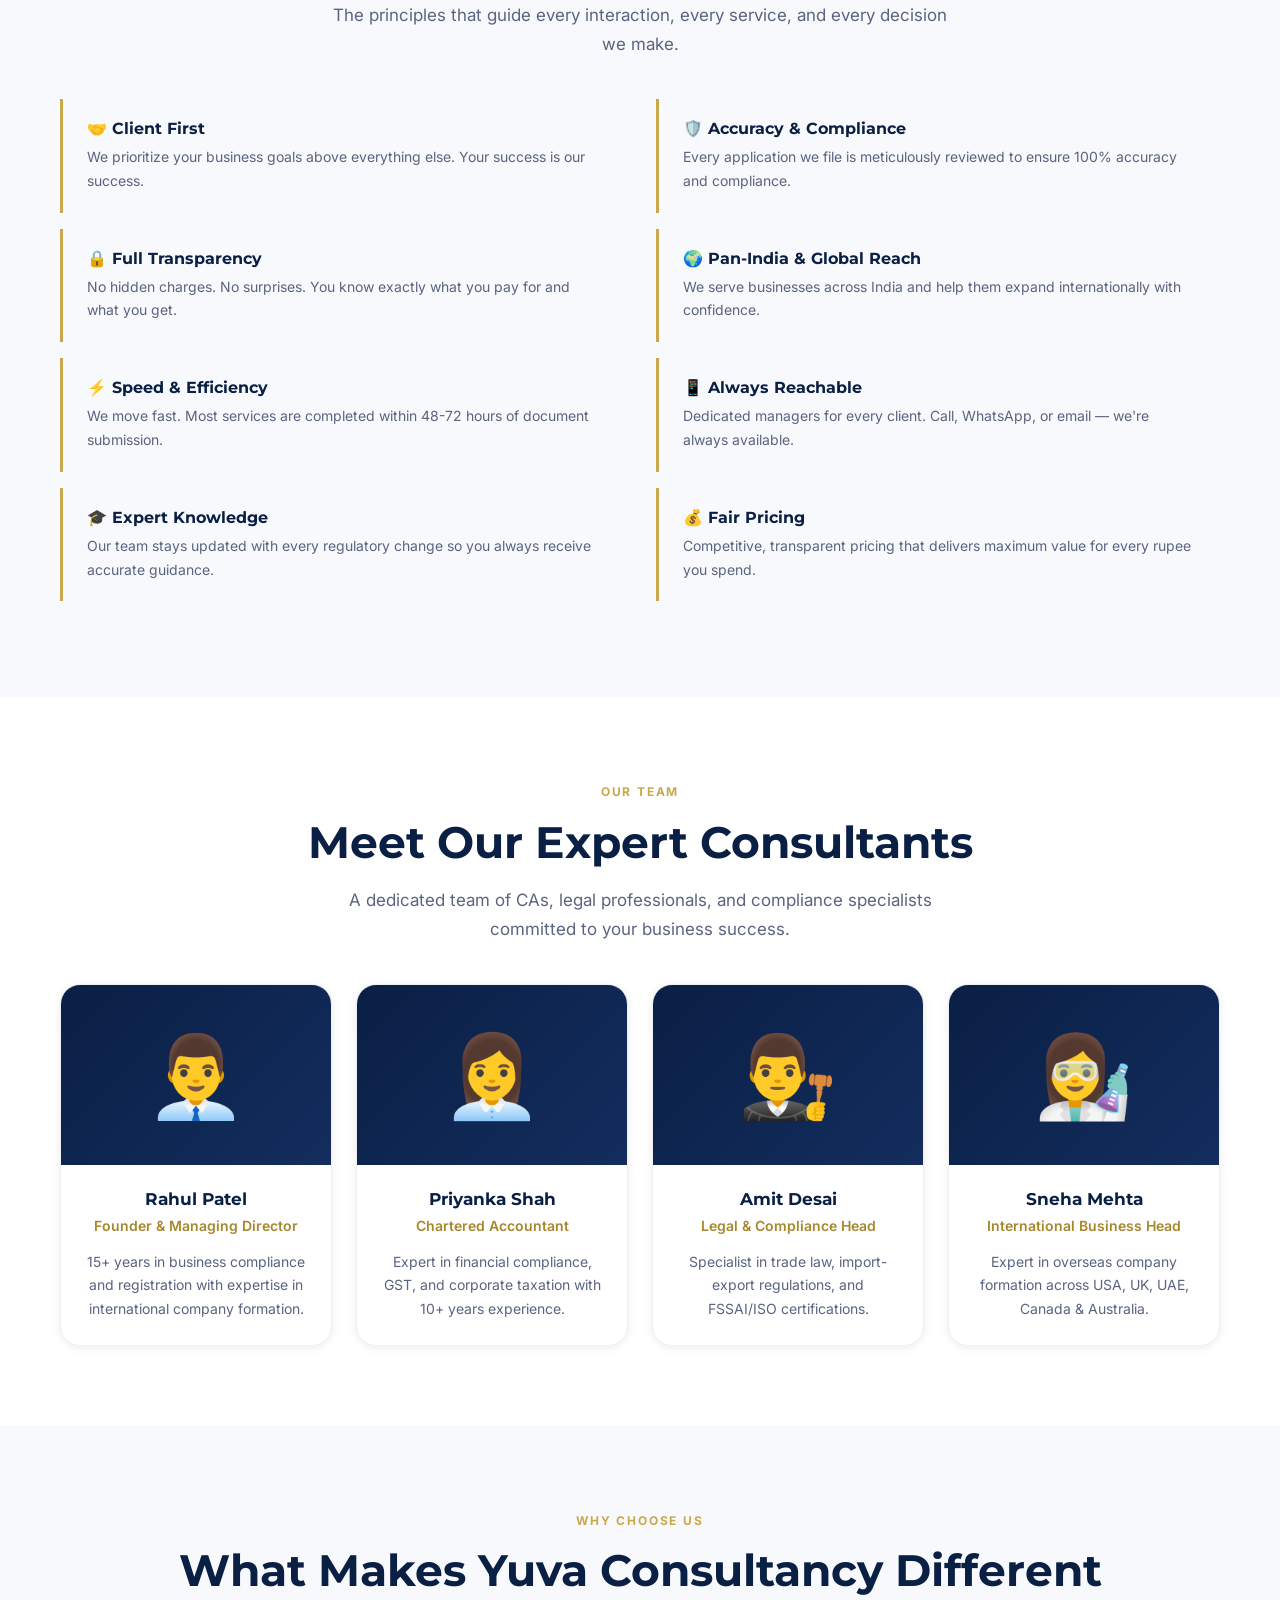
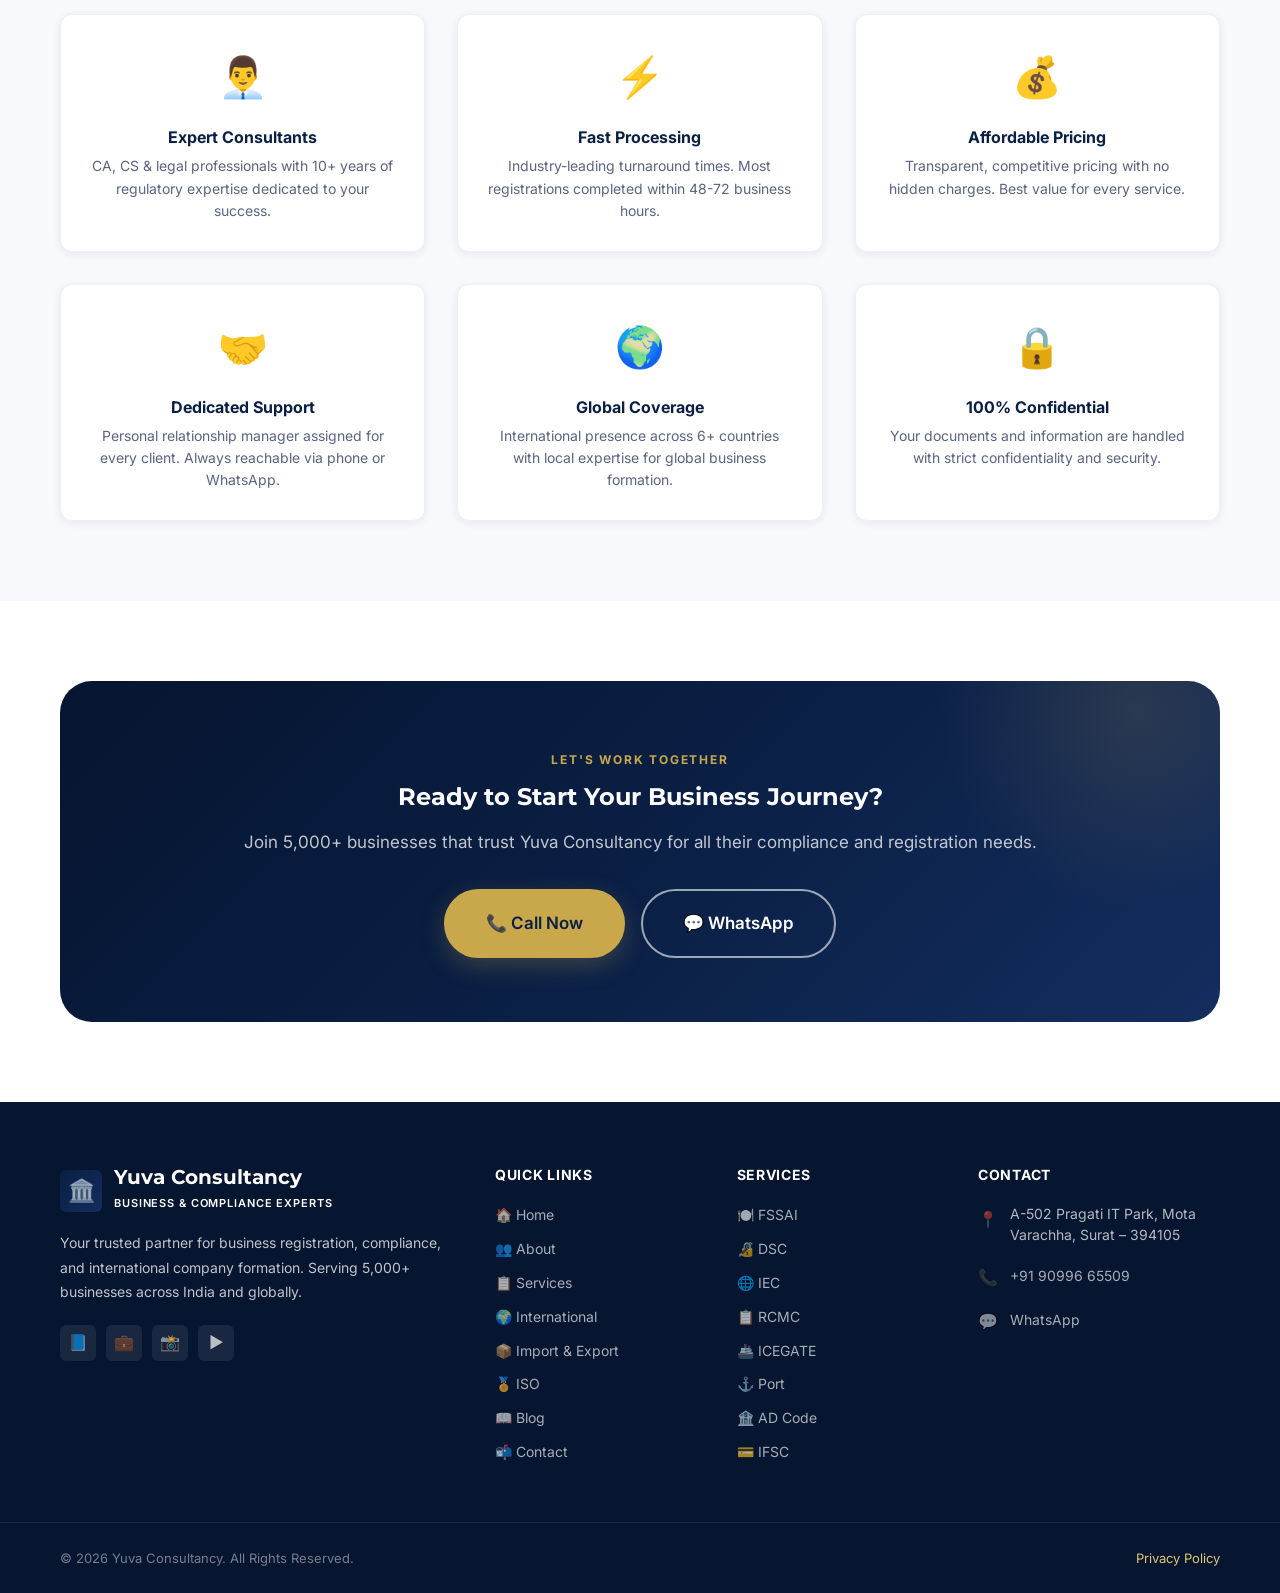
==== commit 18a8fea2: "update website font to professional Montserrat and Inter pairing Updated the website's typography to" ====
--- a/about.html
+++ b/about.html
@@ -40,7 +40,7 @@
         }
 
         .team-body h3 {
-            font-family: 'Inter', sans-serif;
+            font-family: 'Montserrat', sans-serif;
             font-size: 1.0625rem;
             font-weight: 700;
             color: var(--navy);
@@ -73,7 +73,7 @@
         }
 
         .value-card h3 {
-            font-family: 'Inter', sans-serif;
+            font-family: 'Montserrat', sans-serif;
             font-size: 1rem;
             font-weight: 700;
             color: var(--navy);
@@ -241,12 +241,12 @@
                     <div style="margin-top:1.25rem;display:grid;grid-template-columns:1fr 1fr;gap:1rem;">
                         <div class="card text-center">
                             <div style="font-size:2rem;margin-bottom:0.5rem;">🌟</div>
-                            <h3 style="font-family:'Inter',sans-serif;font-size:0.9375rem;">Vision</h3>
+                            <h3 style="font-family:'Montserrat',sans-serif;font-size:0.9375rem;">Vision</h3>
                             <p>To be India's most trusted compliance consulting firm.</p>
                         </div>
                         <div class="card text-center">
                             <div style="font-size:2rem;margin-bottom:0.5rem;">💎</div>
-                            <h3 style="font-family:'Inter',sans-serif;font-size:0.9375rem;">Values</h3>
+                            <h3 style="font-family:'Montserrat',sans-serif;font-size:0.9375rem;">Values</h3>
                             <p>Integrity, transparency and client-first approach.</p>
                         </div>
                     </div>
--- a/assets/css/style.css
+++ b/assets/css/style.css
@@ -3,7 +3,7 @@
    Brand: Navy Blue (#0A1F44) + Gold (#C9A84C)
    ============================================ */
 
-@import url('https://fonts.googleapis.com/css2?family=Inter:wght@300;400;500;600;700;800;900&family=Playfair+Display:wght@600;700;800&display=swap');
+@import url('https://fonts.googleapis.com/css2?family=Inter:wght@300;400;500;600;700;800;900&family=Montserrat:wght@600;700;800&display=swap');
 
 /* ---- CSS Variables ---- */
 :root {
@@ -54,7 +54,7 @@
 
 /* ---- Typography ---- */
 h1,h2,h3,h4,h5,h6 {
-  font-family: 'Playfair Display', serif;
+  font-family: 'Montserrat', sans-serif;
   line-height: 1.25;
   color: var(--navy);
 }
@@ -211,7 +211,7 @@
 
 .logo-text strong {
   display: block;
-  font-family: 'Playfair Display', serif;
+  font-family: 'Montserrat', sans-serif;
   font-size: 1.25rem;
   color: var(--navy);
   line-height: 1.1;
@@ -486,7 +486,7 @@
 }
 .testimonial-card::before {
   content: '"';
-  font-family: 'Playfair Display', serif;
+  font-family: 'Montserrat', sans-serif;
   font-size: 4rem;
   color: var(--gold);
   opacity: 0.3;
@@ -580,7 +580,7 @@
 .stat-item + .stat-item { border-left: 1px solid var(--light-gray); }
 
 .stat-number {
-  font-family: 'Playfair Display', serif;
+  font-family: 'Montserrat', sans-serif;
   font-size: 2.25rem;
   font-weight: 700;
   color: var(--navy);
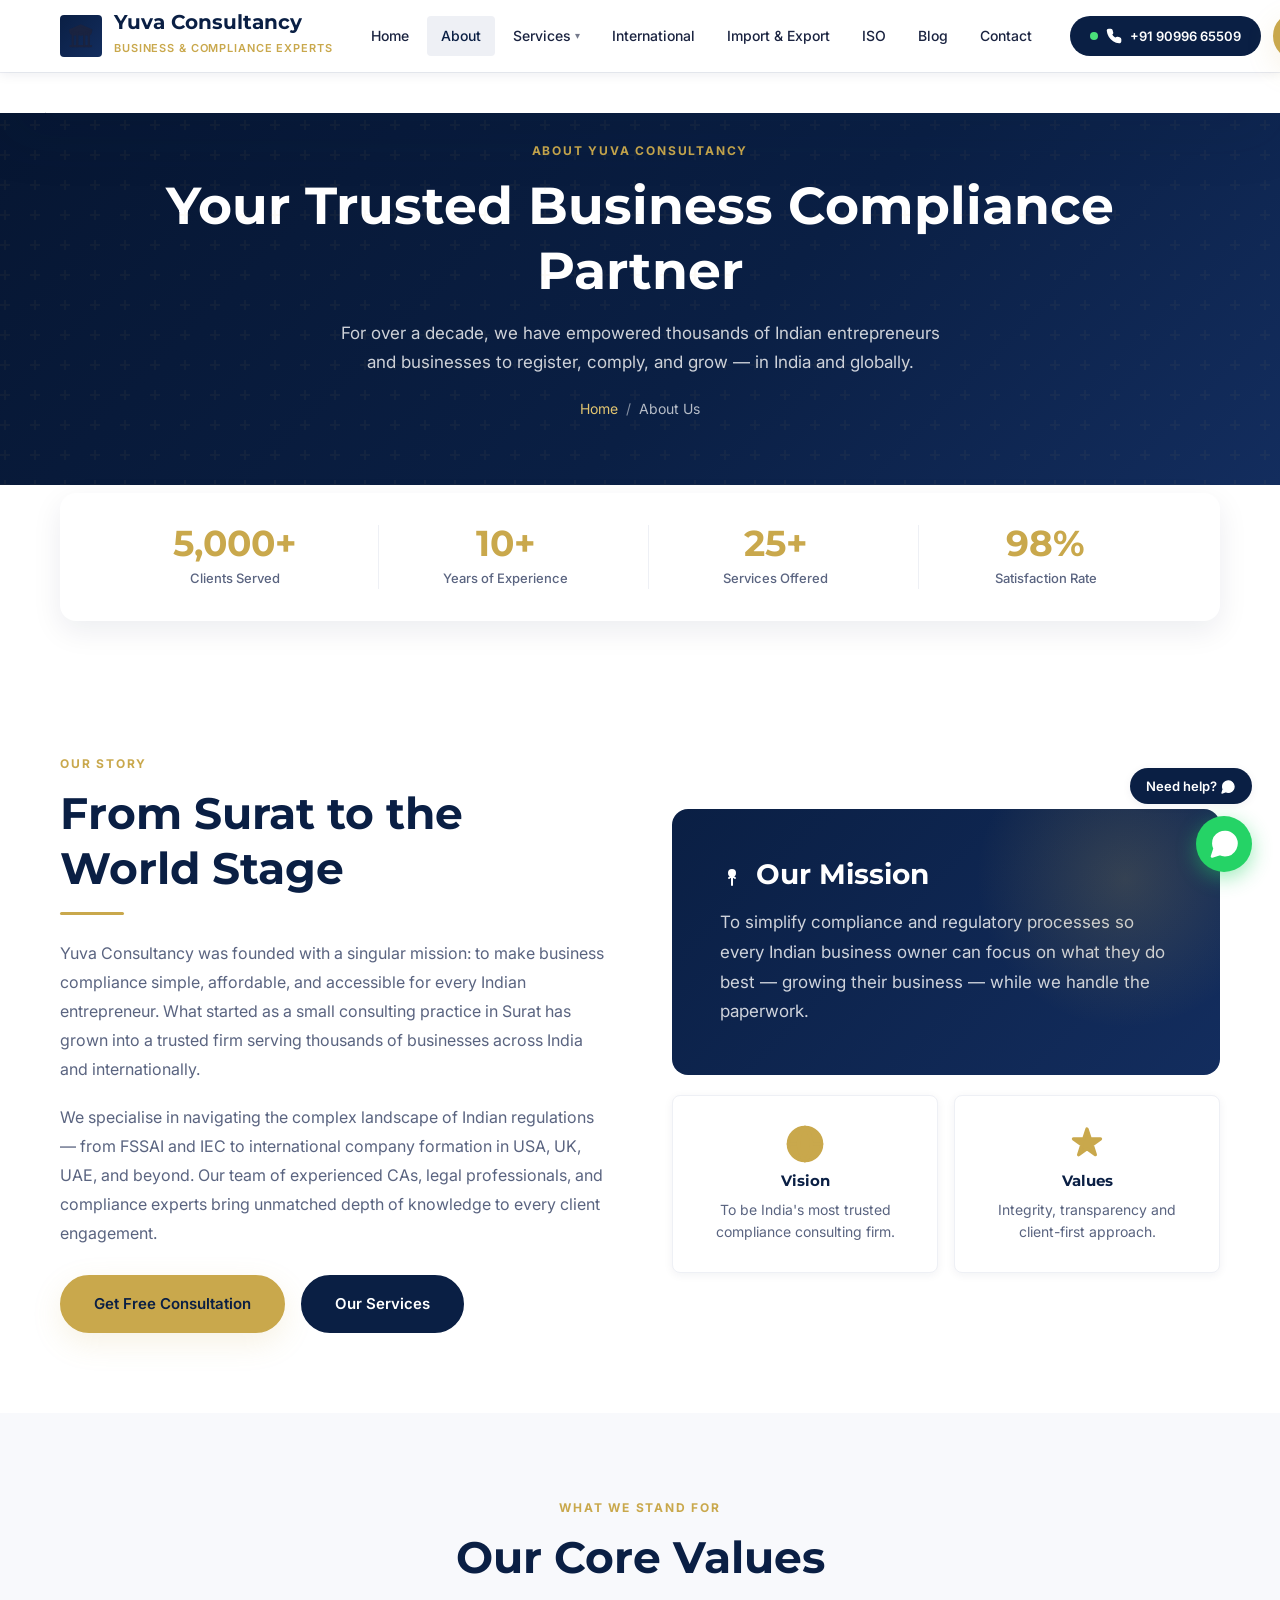
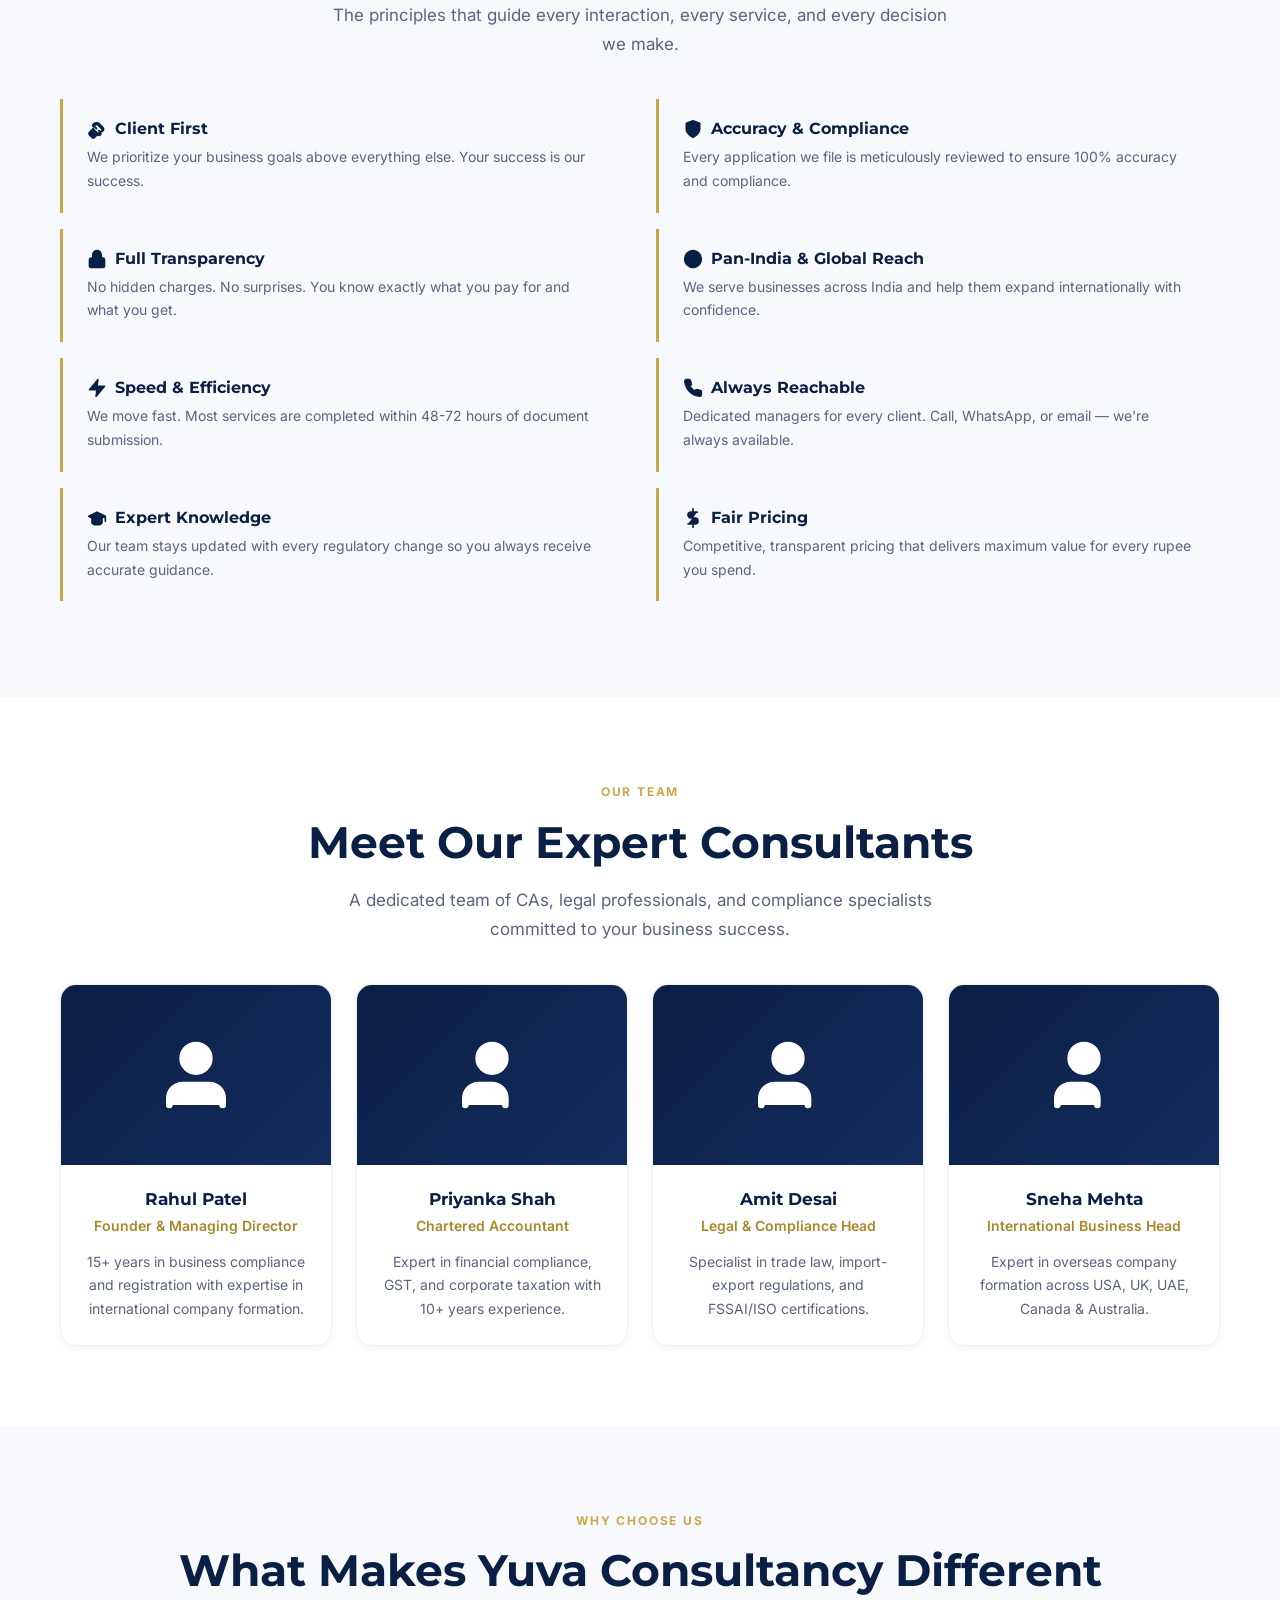
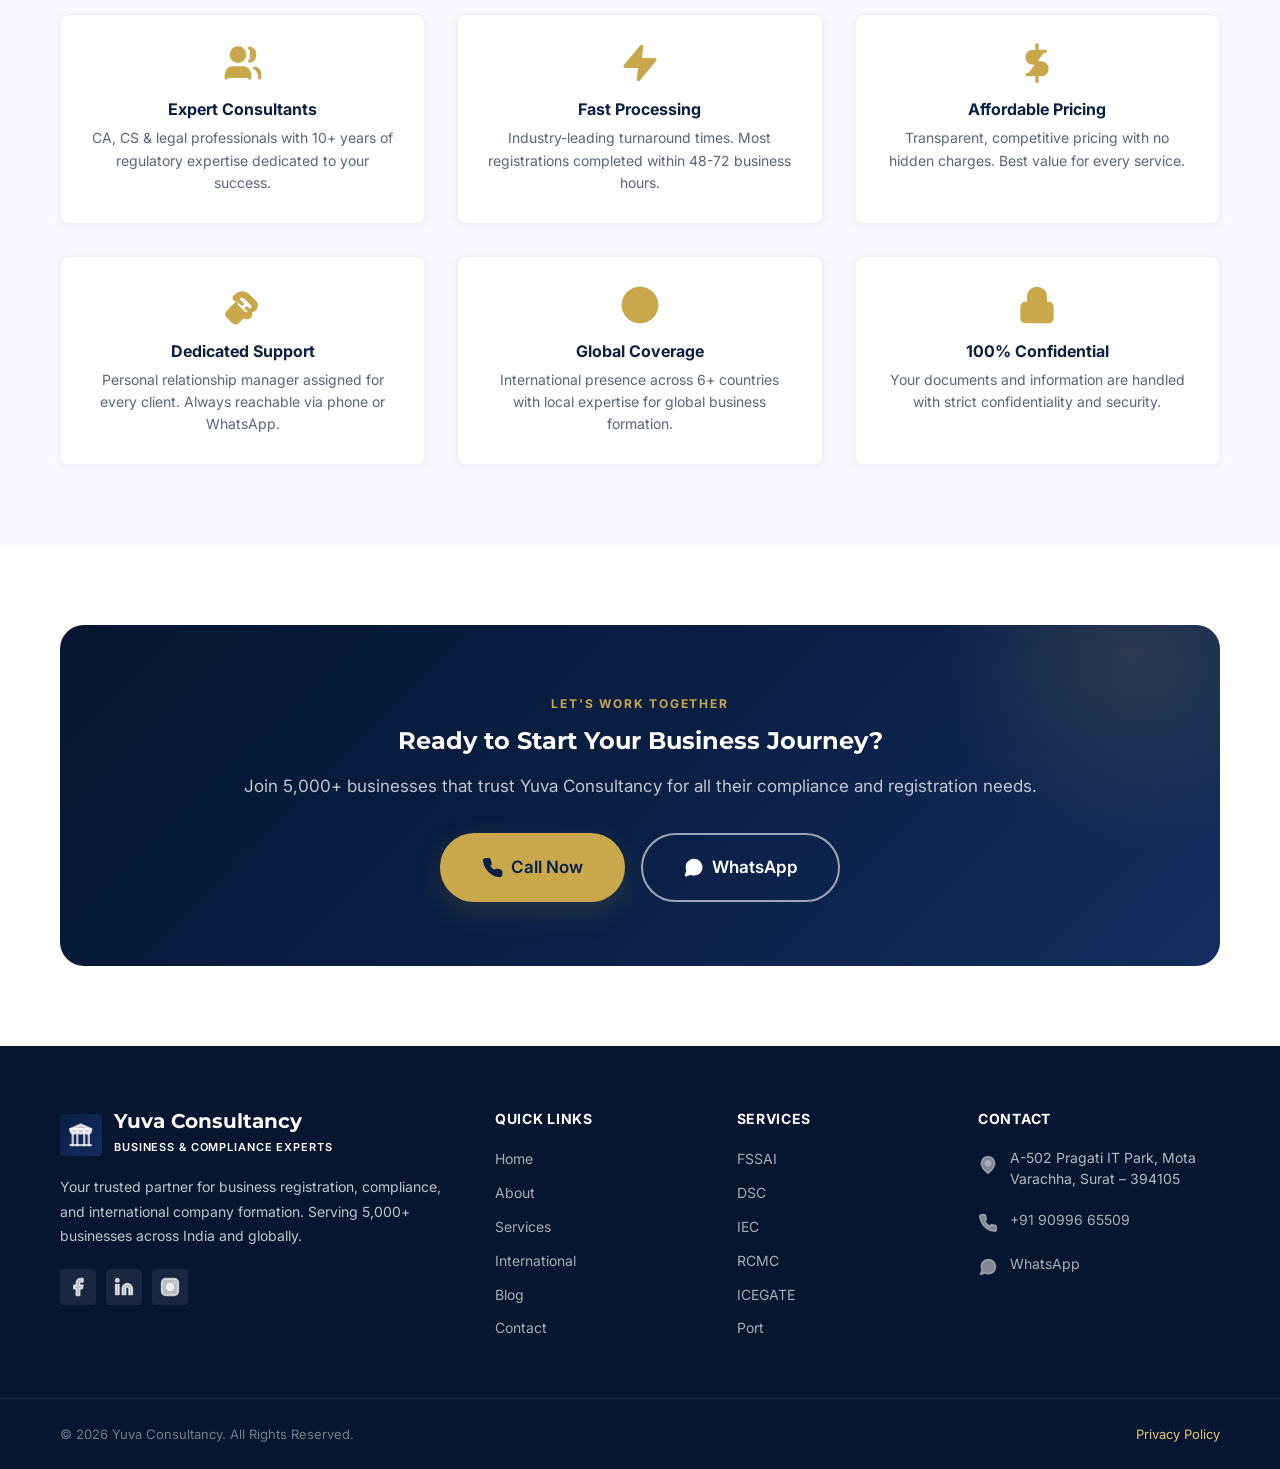
==== commit c6e59b8b: "feat: implement premium professional redesign with 100% SVG iconography - Replaced all emojis and le" ====
--- a/about.html
+++ b/about.html
@@ -7,8 +7,7 @@
     <title>About Us | Yuva Consultancy — Business Registration Experts</title>
     <meta name="description"
         content="Learn about Yuva Consultancy — our mission, team, and 10+ years of experience helping businesses register and comply in India and internationally." />
-    <link rel="icon"
-        href="data:image/svg+xml,<svg xmlns=%22http://www.w3.org/2000/svg%22 viewBox=%220 0 100 100%22><text y=%22.9em%22 font-size=%2280%22>🏛️</text></svg>" />
+    <link rel="icon" href="assets/images/favicon.svg" />
     <link rel="stylesheet" href="assets/css/style.css" />
     <style>
         .team-card {
@@ -32,7 +31,7 @@
             display: flex;
             align-items: center;
             justify-content: center;
-            font-size: 5rem;
+            color: var(--white);
         }
 
         .team-body {
@@ -78,6 +77,9 @@
             font-weight: 700;
             color: var(--navy);
             margin-bottom: 0.375rem;
+            display: flex;
+            align-items: center;
+            gap: 0.5rem;
         }
 
         .value-card p {
@@ -102,13 +104,16 @@
             width: 300px;
             height: 300px;
             border-radius: 50%;
-            background: radial-gradient(circle, rgba(201, 168, 76, 0.2) 0%, transparent 70%);
+            background: radial-gradient(circle, rgba(201,168,76,0.2) 0%, transparent 70%);
         }
 
         .mission-box h3 {
             color: white;
             margin-bottom: 1rem;
             font-size: 1.75rem;
+            display: flex;
+            align-items: center;
+            gap: 0.75rem;
         }
 
         .mission-box p {
@@ -126,52 +131,34 @@
         <div class="container">
             <div class="header-inner">
                 <a href="index.html" class="logo">
-                    <div class="logo-icon">🏛️</div>
-                    <div class="logo-text">
-                        <strong>Yuva Consultancy</strong>
-                        <span>Business &amp; Compliance Experts</span>
-                    </div>
+                    <div class="logo-icon"><svg class="svg-icon" viewBox="0 0 24 24" fill="none" stroke="currentColor" stroke-width="2" stroke-linecap="round" stroke-linejoin="round"><path d="M3 21h18"></path><path d="M3 7v1a3 3 0 0 0 6 0V7m0 1a3 3 0 0 0 6 0V7m0 1a3 3 0 0 0 6 0V7H3"></path><path d="M5 21V10"></path><path d="M9 21V10"></path><path d="M15 21V10"></path><path d="M19 21V10"></path><path d="m3 7 9-4 9 4"></path></svg></div>
+                    <div class="logo-text"><strong>Yuva Consultancy</strong><span>Business &amp; Compliance Experts</span></div>
                 </a>
                 <nav class="nav">
-                    <a href="index.html">Home</a>
-                    <a href="about.html" class="active">About</a>
+                    <a href="index.html">Home</a><a href="about.html" class="active">About</a>
                     <div class="nav-item">
                         <a href="services.html">Services</a>
                         <div class="dropdown">
-                            <a href="services.html#fssai"><span class="icon">🍽️</span>FSSAI Registration</a>
-                            <a href="services.html#dsc"><span class="icon">🔏</span>DSC Signature</a>
-                            <a href="services.html#iec"><span class="icon">🌐</span>IEC Registration</a>
-                            <a href="services.html#rcmc"><span class="icon">📋</span>RCMC Registration</a>
-                            <a href="services.html#icegate"><span class="icon">🚢</span>ICEGATE Registration</a>
-                            <a href="services.html#port"><span class="icon">⚓</span>Port Registration</a>
-                            <a href="services.html#adcode"><span class="icon">🏦</span>AD Code Registration</a>
-                            <a href="services.html#ifsc"><span class="icon">💳</span>IFSC Registration</a>
+                            <a href="services.html#fssai"><span class="icon"><svg class="svg-icon" viewBox="0 0 24 24" fill="none" stroke="currentColor" stroke-width="2" stroke-linecap="round" stroke-linejoin="round"><path d="M3 2v7c0 1.1.9 2 2 2h4a2 2 0 0 0 2-2V2"></path><path d="M7 2v20"></path><path d="M21 15V2 v0a5 5 0 0 0-5 5v6c0 1.1.9 2 2 2h3Zm0 0v7"></path></svg></span>FSSAI Registration</a>
+                            <a href="services.html#dsc"><span class="icon"><svg class="svg-icon" viewBox="0 0 24 24" fill="none" stroke="currentColor" stroke-width="2" stroke-linecap="round" stroke-linejoin="round"><rect x="3" y="11" width="18" height="11" rx="2" ry="2"></rect><path d="M7 11V7a5 5 0 0 1 10 0v4"></path></svg></span>DSC Signature</a>
+                            <a href="services.html#iec"><span class="icon"><svg class="svg-icon" viewBox="0 0 24 24" fill="none" stroke="currentColor" stroke-width="2" stroke-linecap="round" stroke-linejoin="round"><circle cx="12" cy="12" r="10"></circle><line x1="2" y1="12" x2="22" y2="12"></line><path d="M12 2a15.3 15.3 0 0 1 4 10 15.3 15.3 0 0 1-4 10 15.3 15.3 0 0 1-4-10 15.3 15.3 0 0 1 4-10z"></path></svg></span>IEC Registration</a>
                         </div>
                     </div>
-                    <a href="international.html">International</a>
-                    <a href="import-export.html">Import &amp; Export</a>
-                    <a href="iso.html">ISO</a>
-                    <a href="blog.html">Blog</a>
-                    <a href="contact.html">Contact</a>
+                    <a href="international.html">International</a><a href="import-export.html">Import &amp; Export</a>
+                    <a href="iso.html">ISO</a><a href="blog.html">Blog</a><a href="contact.html">Contact</a>
                 </nav>
                 <div class="header-cta">
-                    <a href="tel:+919099665509" class="call-btn"><span class="dot"></span> 📞 +91 90996 65509</a>
+                    <a href="tel:+919099665509" class="call-btn"><span class="dot"></span> <svg class="svg-icon icon-sm" viewBox="0 0 24 24" fill="none" stroke="currentColor" stroke-width="2" stroke-linecap="round" stroke-linejoin="round"><path d="M22 16.92v3a2 2 0 0 1-2.18 2 19.79 19.79 0 0 1-8.63-3.07 19.5 19.5 0 0 1-6-6 19.79 19.79 0 0 1-3.07-8.67A2 2 0 0 1 4.11 2h3a2 2 0 0 1 2 1.72 12.84 12.84 0 0 0 .7 2.81 2 2 0 0 1-.45 2.11L8.09 9.91a16 16 0 0 0 6 6l1.27-1.27a2 2 0 0 1 2.11-.45 12.84 12.84 0 0 0 2.81.7A2 2 0 0 1 22 16.92z"></path></svg> +91 90996 65509</a>
                     <a href="contact.html" class="btn btn-primary btn-sm">Free Quote</a>
-                    <button class="hamburger" id="hamburger"
-                        aria-label="Menu"><span></span><span></span><span></span></button>
+                    <button class="hamburger" id="hamburger"><span></span><span></span><span></span></button>
                 </div>
             </div>
         </div>
     </header>
     <div class="mobile-nav" id="mobileNav">
-        <div class="section-head">Navigation</div>
-        <a href="index.html">🏠 Home</a><a href="about.html">👥 About Us</a>
-        <div class="section-head">Services</div>
-        <a href="services.html#fssai">🍽️ FSSAI</a><a href="services.html#iec">🌐 IEC</a><a href="services.html#dsc">🔏
-            DSC</a>
-        <div class="section-head">More</div>
-        <a href="international.html">🌍 International</a><a href="import-export.html">📦 Import &amp; Export</a>
-        <a href="iso.html">🏅 ISO</a><a href="blog.html">📖 Blog</a><a href="contact.html">📬 Contact</a>
+        <a href="index.html"><svg class="svg-icon" viewBox="0 0 24 24" fill="none" stroke="currentColor" stroke-width="2" stroke-linecap="round" stroke-linejoin="round"><path d="m3 9 9-7 9 7v11a2 2 0 0 1-2 2H5a2 2 0 0 1-2-2z"></path><polyline points="9 22 9 12 15 12 15 22"></polyline></svg> Home</a><a href="about.html"><svg class="svg-icon" viewBox="0 0 24 24" fill="none" stroke="currentColor" stroke-width="2" stroke-linecap="round" stroke-linejoin="round"><path d="M16 21v-2a4 4 0 0 0-4-4H6a4 4 0 0 0-4 4v2"></path><circle cx="9" cy="7" r="4"></circle><path d="M22 21v-2a4 4 0 0 0-3-3.87"></path><path d="M16 3.13a4 4 0 0 1 0 7.75"></path></svg> About Us</a>
+        <a href="services.html"><svg class="svg-icon" viewBox="0 0 24 24" fill="none" stroke="currentColor" stroke-width="2" stroke-linecap="round" stroke-linejoin="round"><path d="M16 4h2a2 2 0 0 1 2 2v14a2 2 0 0 1-2 2H6a2 2 0 0 1-2-2V6a2 2 0 0 1 2-2h2"></path><rect x="8" y="2" width="8" height="4" rx="1" ry="1"></rect></svg> Services</a><a href="international.html"><svg class="svg-icon" viewBox="0 0 24 24" fill="none" stroke="currentColor" stroke-width="2" stroke-linecap="round" stroke-linejoin="round"><circle cx="12" cy="12" r="10"></circle><line x1="2" y1="12" x2="22" y2="12"></line><path d="M12 2a15.3 15.3 0 0 1 4 10 15.3 15.3 0 0 1-4 10 15.3 15.3 0 0 1-4-10 15.3 15.3 0 0 1 4-10z"></path></svg> International</a>
+        <a href="import-export.html"><svg class="svg-icon" viewBox="0 0 24 24" fill="none" stroke="currentColor" stroke-width="2" stroke-linecap="round" stroke-linejoin="round"><path d="M21 8a2 2 0 0 0-1-1.73l-7-4a2 2 0 0 0-2 0l-7 4A2 2 0 0 0 3 8v8a2 2 0 0 0 1 1.73l7 4a2 2 0 0 0 2 0l7-4A2 2 0 0 0 21 16Z"></path><path d="m3.3 7 8.7 5 8.7-5"></path><path d="M12 22V12"></path></svg> Import &amp; Export</a><a href="iso.html"><svg class="svg-icon" viewBox="0 0 24 24" fill="none" stroke="currentColor" stroke-width="2" stroke-linecap="round" stroke-linejoin="round"><circle cx="12" cy="8" r="7"></circle><polyline points="8.21 13.89 7 23 12 20 17 23 15.79 13.88"></polyline></svg> ISO</a>
     </div>
 
     <!-- PAGE HERO -->
@@ -179,8 +166,7 @@
         <div class="container">
             <span class="section-label">About Yuva Consultancy</span>
             <h1>Your Trusted Business Compliance Partner</h1>
-            <p>For over a decade, we have empowered thousands of Indian entrepreneurs and businesses to register,
-                comply, and grow — in India and globally.</p>
+            <p>For over a decade, we have empowered thousands of Indian entrepreneurs and businesses to register, comply, and grow — in India and globally.</p>
             <div class="breadcrumb">
                 <a href="index.html">Home</a><span>/</span><span class="current">About Us</span>
             </div>
@@ -219,14 +205,8 @@
                     <span class="section-label">Our Story</span>
                     <h2 class="section-title">From Surat to the World Stage</h2>
                     <div class="divider"></div>
-                    <p style="color:var(--text-light);margin-bottom:1.25rem;line-height:1.8;">Yuva Consultancy was
-                        founded with a singular mission: to make business compliance simple, affordable, and accessible
-                        for every Indian entrepreneur. What started as a small consulting practice in Surat has grown
-                        into a trusted firm serving thousands of businesses across India and internationally.</p>
-                    <p style="color:var(--text-light);margin-bottom:1.75rem;line-height:1.8;">We specialise in
-                        navigating the complex landscape of Indian regulations — from FSSAI and IEC to international
-                        company formation in USA, UK, UAE, and beyond. Our team of experienced CAs, legal professionals,
-                        and compliance experts bring unmatched depth of knowledge to every client engagement.</p>
+                    <p style="color:var(--text-light);margin-bottom:1.25rem;line-height:1.8;">Yuva Consultancy was founded with a singular mission: to make business compliance simple, affordable, and accessible for every Indian entrepreneur. What started as a small consulting practice in Surat has grown into a trusted firm serving thousands of businesses across India and internationally.</p>
+                    <p style="color:var(--text-light);margin-bottom:1.75rem;line-height:1.8;">We specialise in navigating the complex landscape of Indian regulations — from FSSAI and IEC to international company formation in USA, UK, UAE, and beyond. Our team of experienced CAs, legal professionals, and compliance experts bring unmatched depth of knowledge to every client engagement.</p>
                     <div style="display:flex;gap:1rem;flex-wrap:wrap;">
                         <a href="contact.html" class="btn btn-primary">Get Free Consultation</a>
                         <a href="services.html" class="btn btn-navy">Our Services</a>
@@ -234,18 +214,17 @@
                 </div>
                 <div class="reveal">
                     <div class="mission-box">
-                        <h3>🎯 Our Mission</h3>
-                        <p>To simplify compliance and regulatory processes so every Indian business owner can focus on
-                            what they do best — growing their business — while we handle the paperwork.</p>
+                        <h3><svg class="svg-icon icon-md" viewBox="0 0 24 24" fill="none" stroke="currentColor" stroke-width="2" stroke-linecap="round" stroke-linejoin="round"><path d="M12 13a3 3 0 1 0 0-6 3 3 0 0 0 0 6Z"></path><path d="M12 22v-9"></path><path d="m9 15 3-2 3 2"></path></svg> Our Mission</h3>
+                        <p>To simplify compliance and regulatory processes so every Indian business owner can focus on what they do best — growing their business — while we handle the paperwork.</p>
                     </div>
                     <div style="margin-top:1.25rem;display:grid;grid-template-columns:1fr 1fr;gap:1rem;">
                         <div class="card text-center">
-                            <div style="font-size:2rem;margin-bottom:0.5rem;">🌟</div>
+                            <div style="margin-bottom:0.5rem;"><svg class="svg-icon icon-lg" style="color:var(--gold);" viewBox="0 0 24 24" fill="none" stroke="currentColor" stroke-width="2" stroke-linecap="round" stroke-linejoin="round"><circle cx="12" cy="12" r="10"></circle><line x1="2" y1="12" x2="22" y2="12"></line><path d="M12 2a15.3 15.3 0 0 1 4 10 15.3 15.3 0 0 1-4 10 15.3 15.3 0 0 1-4-10 15.3 15.3 0 0 1 4-10z"></path></svg></div>
                             <h3 style="font-family:'Montserrat',sans-serif;font-size:0.9375rem;">Vision</h3>
                             <p>To be India's most trusted compliance consulting firm.</p>
                         </div>
                         <div class="card text-center">
-                            <div style="font-size:2rem;margin-bottom:0.5rem;">💎</div>
+                            <div style="margin-bottom:0.5rem;"><svg class="svg-icon icon-lg" style="color:var(--gold);" viewBox="0 0 24 24" fill="none" stroke="currentColor" stroke-width="2" stroke-linecap="round" stroke-linejoin="round"><path d="m12 3 1.912 5.886h6.19l-5.007 3.638 1.912 5.886L12 14.772l-5.007 3.638 1.912-5.886-5.007-3.638h6.19L12 3z"></path></svg></div>
                             <h3 style="font-family:'Montserrat',sans-serif;font-size:0.9375rem;">Values</h3>
                             <p>Integrity, transparency and client-first approach.</p>
                         </div>
@@ -261,45 +240,42 @@
             <div class="text-center reveal">
                 <span class="section-label">What We Stand For</span>
                 <h2 class="section-title">Our Core Values</h2>
-                <p class="section-sub">The principles that guide every interaction, every service, and every decision we
-                    make.</p>
+                <p class="section-sub">The principles that guide every interaction, every service, and every decision we make.</p>
             </div>
             <div class="grid-2">
                 <div class="reveal">
                     <div class="value-card">
-                        <h3>🤝 Client First</h3>
+                        <h3><svg class="svg-icon" viewBox="0 0 24 24" fill="none" stroke="currentColor" stroke-width="2" stroke-linecap="round" stroke-linejoin="round"><path d="m11 17 2 2a1 1 0 1 0 3-3"></path><path d="m14 14 .5.5a1 1 0 1 0 3-3l-3.88-3.88a3 3 0 0 0-4.24 0l-.88.88a1 1 0 1 1-1.42-1.42l.88-.88a5 5 0 0 1 7.08 0l3.88 3.88a3 3 0 1 1-4.24 4.24l-.5-.5"></path><path d="m8 11-5 5a2 2 0 0 0 0 3l3 3a2 2 0 0 0 3 0l5-5"></path><path d="m8.5 8.5 3 3"></path></svg> Client First</h3>
                         <p>We prioritize your business goals above everything else. Your success is our success.</p>
                     </div>
                     <div class="value-card">
-                        <h3>🔒 Full Transparency</h3>
+                        <h3><svg class="svg-icon" viewBox="0 0 24 24" fill="none" stroke="currentColor" stroke-width="2" stroke-linecap="round" stroke-linejoin="round"><rect x="3" y="11" width="18" height="11" rx="2" ry="2"></rect><path d="M7 11V7a5 5 0 0 1 10 0v4"></path></svg> Full Transparency</h3>
                         <p>No hidden charges. No surprises. You know exactly what you pay for and what you get.</p>
                     </div>
                     <div class="value-card">
-                        <h3>⚡ Speed &amp; Efficiency</h3>
+                        <h3><svg class="svg-icon" viewBox="0 0 24 24" fill="none" stroke="currentColor" stroke-width="2" stroke-linecap="round" stroke-linejoin="round"><polygon points="13 2 3 14 12 14 11 22 21 10 12 10 13 2"></polygon></svg> Speed &amp; Efficiency</h3>
                         <p>We move fast. Most services are completed within 48-72 hours of document submission.</p>
                     </div>
                     <div class="value-card">
-                        <h3>🎓 Expert Knowledge</h3>
-                        <p>Our team stays updated with every regulatory change so you always receive accurate guidance.
-                        </p>
+                        <h3><svg class="svg-icon" viewBox="0 0 24 24" fill="none" stroke="currentColor" stroke-width="2" stroke-linecap="round" stroke-linejoin="round"><path d="M22 10v6M2 10l10-5 10 5-10 5z"></path><path d="M6 12v5c0 2 2.2 3 6 3s6-1 6-3v-5"></path></svg> Expert Knowledge</h3>
+                        <p>Our team stays updated with every regulatory change so you always receive accurate guidance.</p>
                     </div>
                 </div>
                 <div class="reveal">
                     <div class="value-card">
-                        <h3>🛡️ Accuracy &amp; Compliance</h3>
-                        <p>Every application we file is meticulously reviewed to ensure 100% accuracy and compliance.
-                        </p>
-                    </div>
-                    <div class="value-card">
-                        <h3>🌍 Pan-India &amp; Global Reach</h3>
+                        <h3><svg class="svg-icon" viewBox="0 0 24 24" fill="none" stroke="currentColor" stroke-width="2" stroke-linecap="round" stroke-linejoin="round"><path d="M12 22s8-4 8-10V5l-8-3-8 3v7c0 6 8 10 8 10z"></path></svg> Accuracy &amp; Compliance</h3>
+                        <p>Every application we file is meticulously reviewed to ensure 100% accuracy and compliance.</p>
+                    </div>
+                    <div class="value-card">
+                        <h3><svg class="svg-icon" viewBox="0 0 24 24" fill="none" stroke="currentColor" stroke-width="2" stroke-linecap="round" stroke-linejoin="round"><circle cx="12" cy="12" r="10"></circle><line x1="2" y1="12" x2="22" y2="12"></line><path d="M12 2a15.3 15.3 0 0 1 4 10 15.3 15.3 0 0 1-4 10 15.3 15.3 0 0 1-4-10 15.3 15.3 0 0 1 4-10z"></path></svg> Pan-India &amp; Global Reach</h3>
                         <p>We serve businesses across India and help them expand internationally with confidence.</p>
                     </div>
                     <div class="value-card">
-                        <h3>📱 Always Reachable</h3>
+                        <h3><svg class="svg-icon" viewBox="0 0 24 24" fill="none" stroke="currentColor" stroke-width="2" stroke-linecap="round" stroke-linejoin="round"><path d="M22 16.92v3a2 2 0 0 1-2.18 2 19.79 19.79 0 0 1-8.63-3.07 19.5 19.5 0 0 1-6-6 19.79 19.79 0 0 1-3.07-8.67A2 2 0 0 1 4.11 2h3a2 2 0 0 1 2 1.72 12.84 12.84 0 0 0 .7 2.81 2 2 0 0 1-.45 2.11L8.09 9.91a16 16 0 0 0 6 6l1.27-1.27a2 2 0 0 1 2.11-.45 12.84 12.84 0 0 0 2.81.7A2 2 0 0 1 22 16.92z"></path></svg> Always Reachable</h3>
                         <p>Dedicated managers for every client. Call, WhatsApp, or email — we're always available.</p>
                     </div>
                     <div class="value-card">
-                        <h3>💰 Fair Pricing</h3>
+                        <h3><svg class="svg-icon" viewBox="0 0 24 24" fill="none" stroke="currentColor" stroke-width="2" stroke-linecap="round" stroke-linejoin="round"><line x1="12" y1="1" x2="12" y2="23"></line><path d="M17 5H9.5a3.5 3.5 0 0 0 0 7h5a3.5 3.5 0 0 1 0 7H6"></path></svg> Fair Pricing</h3>
                         <p>Competitive, transparent pricing that delivers maximum value for every rupee you spend.</p>
                     </div>
                 </div>
@@ -313,21 +289,19 @@
             <div class="text-center reveal">
                 <span class="section-label">Our Team</span>
                 <h2 class="section-title">Meet Our Expert Consultants</h2>
-                <p class="section-sub">A dedicated team of CAs, legal professionals, and compliance specialists
-                    committed to your business success.</p>
+                <p class="section-sub">A dedicated team of CAs, legal professionals, and compliance specialists committed to your business success.</p>
             </div>
             <div class="grid-4">
                 <div class="team-card reveal">
-                    <div class="team-avatar">👨‍💼</div>
+                    <div class="team-avatar"><svg class="svg-icon" style="width:5rem; height:5rem;" viewBox="0 0 24 24" fill="none" stroke="currentColor" stroke-width="2" stroke-linecap="round" stroke-linejoin="round"><path d="M20 21v-2a4 4 0 0 0-4-4H8a4 4 0 0 0-4 4v2"></path><circle cx="12" cy="7" r="4"></circle></svg></div>
                     <div class="team-body">
                         <h3>Rahul Patel</h3>
                         <div class="role">Founder &amp; Managing Director</div>
-                        <p>15+ years in business compliance and registration with expertise in international company
-                            formation.</p>
+                        <p>15+ years in business compliance and registration with expertise in international company formation.</p>
                     </div>
                 </div>
                 <div class="team-card reveal">
-                    <div class="team-avatar">👩‍💼</div>
+                    <div class="team-avatar"><svg class="svg-icon" style="width:5rem; height:5rem;" viewBox="0 0 24 24" fill="none" stroke="currentColor" stroke-width="2" stroke-linecap="round" stroke-linejoin="round"><path d="M16 21v-2a4 4 0 0 0-4-4H8a4 4 0 0 0-4 4v2"></path><circle cx="12" cy="7" r="4"></circle></svg></div>
                     <div class="team-body">
                         <h3>Priyanka Shah</h3>
                         <div class="role">Chartered Accountant</div>
@@ -335,7 +309,7 @@
                     </div>
                 </div>
                 <div class="team-card reveal">
-                    <div class="team-avatar">👨‍⚖️</div>
+                    <div class="team-avatar"><svg class="svg-icon" style="width:5rem; height:5rem;" viewBox="0 0 24 24" fill="none" stroke="currentColor" stroke-width="2" stroke-linecap="round" stroke-linejoin="round"><path d="M18 21v-2a4 4 0 0 0-4-4H8a4 4 0 0 0-4 4v2"></path><circle cx="12" cy="7" r="4"></circle></svg></div>
                     <div class="team-body">
                         <h3>Amit Desai</h3>
                         <div class="role">Legal &amp; Compliance Head</div>
@@ -343,7 +317,7 @@
                     </div>
                 </div>
                 <div class="team-card reveal">
-                    <div class="team-avatar">👩‍🔬</div>
+                    <div class="team-avatar"><svg class="svg-icon" style="width:5rem; height:5rem;" viewBox="0 0 24 24" fill="none" stroke="currentColor" stroke-width="2" stroke-linecap="round" stroke-linejoin="round"><path d="M16 21v-2a4 4 0 0 0-4-4H8a4 4 0 0 0-4 4v2"></path><circle cx="12" cy="7" r="4"></circle></svg></div>
                     <div class="team-body">
                         <h3>Sneha Mehta</h3>
                         <div class="role">International Business Head</div>
@@ -363,35 +337,32 @@
             </div>
             <div class="grid-3">
                 <div class="card reveal text-center">
-                    <div style="font-size:2.5rem;margin-bottom:1rem;">👨‍💼</div>
+                    <div style="margin-bottom:1rem; color:var(--gold);"><svg class="svg-icon" style="width:2.5rem; height:2.5rem;" viewBox="0 0 24 24" fill="none" stroke="currentColor" stroke-width="2" stroke-linecap="round" stroke-linejoin="round"><path d="M16 21v-2a4 4 0 0 0-4-4H6a4 4 0 0 0-4 4v2"></path><circle cx="9" cy="7" r="4"></circle><path d="M22 21v-2a4 4 0 0 0-3-3.87"></path><path d="M16 3.13a4 4 0 0 1 0 7.75"></path></svg></div>
                     <h3>Expert Consultants</h3>
-                    <p>CA, CS &amp; legal professionals with 10+ years of regulatory expertise dedicated to your
-                        success.</p>
-                </div>
-                <div class="card reveal text-center">
-                    <div style="font-size:2.5rem;margin-bottom:1rem;">⚡</div>
+                    <p>CA, CS &amp; legal professionals with 10+ years of regulatory expertise dedicated to your success.</p>
+                </div>
+                <div class="card reveal text-center">
+                    <div style="margin-bottom:1rem; color:var(--gold);"><svg class="svg-icon" style="width:2.5rem; height:2.5rem;" viewBox="0 0 24 24" fill="none" stroke="currentColor" stroke-width="2" stroke-linecap="round" stroke-linejoin="round"><polygon points="13 2 3 14 12 14 11 22 21 10 12 10 13 2"></polygon></svg></div>
                     <h3>Fast Processing</h3>
                     <p>Industry-leading turnaround times. Most registrations completed within 48-72 business hours.</p>
                 </div>
                 <div class="card reveal text-center">
-                    <div style="font-size:2.5rem;margin-bottom:1rem;">💰</div>
+                    <div style="margin-bottom:1rem; color:var(--gold);"><svg class="svg-icon" style="width:2.5rem; height:2.5rem;" viewBox="0 0 24 24" fill="none" stroke="currentColor" stroke-width="2" stroke-linecap="round" stroke-linejoin="round"><line x1="12" y1="1" x2="12" y2="23"></line><path d="M17 5H9.5a3.5 3.5 0 0 0 0 7h5a3.5 3.5 0 0 1 0 7H6"></path></svg></div>
                     <h3>Affordable Pricing</h3>
                     <p>Transparent, competitive pricing with no hidden charges. Best value for every service.</p>
                 </div>
                 <div class="card reveal text-center">
-                    <div style="font-size:2.5rem;margin-bottom:1rem;">🤝</div>
+                    <div style="margin-bottom:1rem; color:var(--gold);"><svg class="svg-icon" style="width:2.5rem; height:2.5rem;" viewBox="0 0 24 24" fill="none" stroke="currentColor" stroke-width="2" stroke-linecap="round" stroke-linejoin="round"><path d="m11 17 2 2a1 1 0 1 0 3-3"></path><path d="m14 14 .5.5a1 1 0 1 0 3-3l-3.88-3.88a3 3 0 0 0-4.24 0l-.88.88a1 1 0 1 1-1.42-1.42l.88-.88a5 5 0 0 1 7.08 0l3.88 3.88a3 3 0 1 1-4.24 4.24l-.5-.5"></path><path d="m8 11-5 5a2 2 0 0 0 0 3l3 3a2 2 0 0 0 3 0l5-5"></path><path d="m8.5 8.5 3 3"></path></svg></div>
                     <h3>Dedicated Support</h3>
-                    <p>Personal relationship manager assigned for every client. Always reachable via phone or WhatsApp.
-                    </p>
-                </div>
-                <div class="card reveal text-center">
-                    <div style="font-size:2.5rem;margin-bottom:1rem;">🌍</div>
+                    <p>Personal relationship manager assigned for every client. Always reachable via phone or WhatsApp.</p>
+                </div>
+                <div class="card reveal text-center">
+                    <div style="margin-bottom:1rem; color:var(--gold);"><svg class="svg-icon" style="width:2.5rem; height:2.5rem;" viewBox="0 0 24 24" fill="none" stroke="currentColor" stroke-width="2" stroke-linecap="round" stroke-linejoin="round"><circle cx="12" cy="12" r="10"></circle><line x1="2" y1="12" x2="22" y2="12"></line><path d="M12 2a15.3 15.3 0 0 1 4 10 15.3 15.3 0 0 1-4 10 15.3 15.3 0 0 1-4-10 15.3 15.3 0 0 1 4-10z"></path></svg></div>
                     <h3>Global Coverage</h3>
-                    <p>International presence across 6+ countries with local expertise for global business formation.
-                    </p>
-                </div>
-                <div class="card reveal text-center">
-                    <div style="font-size:2.5rem;margin-bottom:1rem;">🔒</div>
+                    <p>International presence across 6+ countries with local expertise for global business formation.</p>
+                </div>
+                <div class="card reveal text-center">
+                    <div style="margin-bottom:1rem; color:var(--gold);"><svg class="svg-icon" style="width:2.5rem; height:2.5rem;" viewBox="0 0 24 24" fill="none" stroke="currentColor" stroke-width="2" stroke-linecap="round" stroke-linejoin="round"><rect x="3" y="11" width="18" height="11" rx="2" ry="2"></rect><path d="M7 11V7a5 5 0 0 1 10 0v4"></path></svg></div>
                     <h3>100% Confidential</h3>
                     <p>Your documents and information are handled with strict confidentiality and security.</p>
                 </div>
@@ -405,11 +376,10 @@
             <div class="cta-banner reveal">
                 <span class="section-label">Let's Work Together</span>
                 <h2>Ready to Start Your Business Journey?</h2>
-                <p>Join 5,000+ businesses that trust Yuva Consultancy for all their compliance and registration needs.
-                </p>
+                <p>Join 5,000+ businesses that trust Yuva Consultancy for all their compliance and registration needs.</p>
                 <div class="btn-group">
-                    <a href="tel:+919099665509" class="btn btn-primary btn-lg">📞 Call Now</a>
-                    <a href="https://wa.me/919099665509" target="_blank" class="btn btn-outline btn-lg">💬 WhatsApp</a>
+                    <a href="tel:+919099665509" class="btn btn-primary btn-lg"><svg class="svg-icon" viewBox="0 0 24 24" fill="none" stroke="currentColor" stroke-width="2" stroke-linecap="round" stroke-linejoin="round"><path d="M22 16.92v3a2 2 0 0 1-2.18 2 19.79 19.79 0 0 1-8.63-3.07 19.5 19.5 0 0 1-6-6 19.79 19.79 0 0 1-3.07-8.67A2 2 0 0 1 4.11 2h3a2 2 0 0 1 2 1.72 12.84 12.84 0 0 0 .7 2.81 2 2 0 0 1-.45 2.11L8.09 9.91a16 16 0 0 0 6 6l1.27-1.27a2 2 0 0 1 2.11-.45 12.84 12.84 0 0 0 2.81.7A2 2 0 0 1 22 16.92z"></path></svg> Call Now</a>
+                    <a href="https://wa.me/919099665509" target="_blank" class="btn btn-outline btn-lg"><svg class="svg-icon" viewBox="0 0 24 24" fill="none" stroke="currentColor" stroke-width="2" stroke-linecap="round" stroke-linejoin="round"><path d="M21 11.5a8.38 8.38 0 0 1-.9 3.8 8.5 8.5 0 0 1-7.6 4.7 8.38 8.38 0 0 1-3.8-.9L3 21l1.9-5.7a8.38 8.38 0 0 1-.9-3.8 8.5 8.5 0 0 1 4.7-7.6 8.38 8.38 0 0 1 3.8-.9h.5a8.48 8.48 0 0 1 8 8v.5z"></path></svg> WhatsApp</a>
                 </div>
             </div>
         </div>
@@ -422,66 +392,56 @@
                 <div class="footer-grid">
                     <div class="footer-brand">
                         <a href="index.html" class="logo">
-                            <div class="logo-icon">🏛️</div>
-                            <div class="logo-text"><strong>Yuva Consultancy</strong><span>Business &amp; Compliance
-                                    Experts</span></div>
+                            <div class="logo-icon"><svg class="svg-icon" viewBox="0 0 24 24" fill="none" stroke="currentColor" stroke-width="2" stroke-linecap="round" stroke-linejoin="round"><path d="M3 21h18"></path><path d="M3 7v1a3 3 0 0 0 6 0V7m0 1a3 3 0 0 0 6 0V7m0 1a3 3 0 0 0 6 0V7H3"></path><path d="M5 21V10"></path><path d="M9 21V10"></path><path d="M15 21V10"></path><path d="M19 21V10"></path><path d="m3 7 9-4 9 4"></path></svg></div>
+                            <div class="logo-text"><strong>Yuva Consultancy</strong><span>Business &amp; Compliance Experts</span></div>
                         </a>
-                        <p class="footer-about">Your trusted partner for business registration, compliance, and
-                            international company formation. Serving 5,000+ businesses across India and globally.</p>
+                        <p class="footer-about">Your trusted partner for business registration, compliance, and international company formation. Serving 5,000+ businesses across India and globally.</p>
                         <div class="footer-social">
-                            <div class="social-btn">📘</div>
-                            <div class="social-btn">💼</div>
-                            <div class="social-btn">📸</div>
-                            <div class="social-btn">▶️</div>
+                            <div class="social-btn"><svg class="svg-icon" viewBox="0 0 24 24" fill="none" stroke="currentColor" stroke-width="2" stroke-linecap="round" stroke-linejoin="round"><path d="M18 2h-3a5 5 0 0 0-5 5v3H7v4h3v8h4v-8h3l1-4h-4V7a1 1 0 0 1 1-1h3z"></path></svg></div>
+                            <div class="social-btn"><svg class="svg-icon" viewBox="0 0 24 24" fill="none" stroke="currentColor" stroke-width="2" stroke-linecap="round" stroke-linejoin="round"><path d="M16 8a6 6 0 0 1 6 6v7h-4v-7a2 2 0 0 0-2-2 2 2 0 0 0-2 2v7h-4v-7a6 6 0 0 1 6-6z"></path><rect x="2" y="9" width="4" height="12"></rect><circle cx="4" cy="4" r="2"></circle></svg></div>
+                            <div class="social-btn"><svg class="svg-icon" viewBox="0 0 24 24" fill="none" stroke="currentColor" stroke-width="2" stroke-linecap="round" stroke-linejoin="round"><rect x="2" y="2" width="20" height="20" rx="5" ry="5"></rect><path d="M16 11.37A4 4 0 1 1 12.63 8 4 4 0 0 1 16 11.37z"></path><line x1="17.5" y1="6.5" x2="17.51" y2="6.5"></line></svg></div>
                         </div>
                     </div>
                     <div class="footer-col">
                         <h4>Quick Links</h4>
                         <ul>
-                            <li><a href="index.html">🏠 Home</a></li>
-                            <li><a href="about.html">👥 About</a></li>
-                            <li><a href="services.html">📋 Services</a></li>
-                            <li><a href="international.html">🌍 International</a></li>
-                            <li><a href="import-export.html">📦 Import &amp; Export</a></li>
-                            <li><a href="iso.html">🏅 ISO</a></li>
-                            <li><a href="blog.html">📖 Blog</a></li>
-                            <li><a href="contact.html">📬 Contact</a></li>
+                            <li><a href="index.html">Home</a></li>
+                            <li><a href="about.html">About</a></li>
+                            <li><a href="services.html">Services</a></li>
+                            <li><a href="international.html">International</a></li>
+                            <li><a href="blog.html">Blog</a></li>
+                            <li><a href="contact.html">Contact</a></li>
                         </ul>
                     </div>
                     <div class="footer-col">
                         <h4>Services</h4>
                         <ul>
-                            <li><a href="services.html#fssai">🍽️ FSSAI</a></li>
-                            <li><a href="services.html#dsc">🔏 DSC</a></li>
-                            <li><a href="services.html#iec">🌐 IEC</a></li>
-                            <li><a href="services.html#rcmc">📋 RCMC</a></li>
-                            <li><a href="services.html#icegate">🚢 ICEGATE</a></li>
-                            <li><a href="services.html#port">⚓ Port</a></li>
-                            <li><a href="services.html#adcode">🏦 AD Code</a></li>
-                            <li><a href="services.html#ifsc">💳 IFSC</a></li>
+                            <li><a href="services.html#fssai">FSSAI</a></li>
+                            <li><a href="services.html#dsc">DSC</a></li>
+                            <li><a href="services.html#iec">IEC</a></li>
+                            <li><a href="services.html#rcmc">RCMC</a></li>
+                            <li><a href="services.html#icegate">ICEGATE</a></li>
+                            <li><a href="services.html#port">Port</a></li>
                         </ul>
                     </div>
                     <div class="footer-col footer-contact">
                         <h4>Contact</h4>
                         <ul>
-                            <li><span class="icon">📍</span><span>A-502 Pragati IT Park, Mota Varachha, Surat –
-                                    394105</span></li>
-                            <li><span class="icon">📞</span><a href="tel:+919099665509">+91 90996 65509</a></li>
-                            <li><span class="icon">💬</span><a href="https://wa.me/919099665509">WhatsApp</a></li>
+                            <li><span class="icon"><svg class="svg-icon" viewBox="0 0 24 24" fill="none" stroke="currentColor" stroke-width="2" stroke-linecap="round" stroke-linejoin="round"><path d="M20 10c0 6-8 12-8 12s-8-6-8-12a8 8 0 0 1 16 0Z"></path><circle cx="12" cy="10" r="3"></circle></svg></span><span>A-502 Pragati IT Park, Mota Varachha, Surat – 394105</span></li>
+                            <li><span class="icon"><svg class="svg-icon" viewBox="0 0 24 24" fill="none" stroke="currentColor" stroke-width="2" stroke-linecap="round" stroke-linejoin="round"><path d="M22 16.92v3a2 2 0 0 1-2.18 2 19.79 19.79 0 0 1-8.63-3.07 19.5 19.5 0 0 1-6-6 19.79 19.79 0 0 1-3.07-8.67A2 2 0 0 1 4.11 2h3a2 2 0 0 1 2 1.72 12.84 12.84 0 0 0 .7 2.81 2 2 0 0 1-.45 2.11L8.09 9.91a16 16 0 0 0 6 6l1.27-1.27a2 2 0 0 1 2.11-.45 12.84 12.84 0 0 0 2.81.7A2 2 0 0 1 22 16.92z"></path></svg></span><a href="tel:+919099665509">+91 90996 65509</a></li>
+                            <li><span class="icon"><svg class="svg-icon" viewBox="0 0 24 24" fill="none" stroke="currentColor" stroke-width="2" stroke-linecap="round" stroke-linejoin="round"><path d="M21 11.5a8.38 8.38 0 0 1-.9 3.8 8.5 8.5 0 0 1-7.6 4.7 8.38 8.38 0 0 1-3.8-.9L3 21l1.9-5.7a8.38 8.38 0 0 1-.9-3.8 8.5 8.5 0 0 1 4.7-7.6 8.38 8.38 0 0 1 3.8-.9h.5a8.48 8.48 0 0 1 8 8v.5z"></path></svg></span><a href="https://wa.me/919099665509">WhatsApp</a></li>
                         </ul>
                     </div>
                 </div>
             </div>
         </div>
         <div class="footer-bottom">
-            <div class="container" style="display:flex;justify-content:space-between;flex-wrap:wrap;gap:1rem;"><span>©
-                    2026 Yuva Consultancy. All Rights Reserved.</span><span><a href="contact.html">Privacy
-                        Policy</a></span></div>
+            <div class="container" style="display:flex;justify-content:space-between;flex-wrap:wrap;gap:1rem;"><span>© 2026 Yuva Consultancy. All Rights Reserved.</span><span><a href="contact.html">Privacy Policy</a></span></div>
         </div>
     </footer>
-    <div class="whatsapp-float"><span class="whatsapp-tooltip">Need help? 💬</span><a href="https://wa.me/919099665509"
-            target="_blank">💬</a></div>
+    <div class="whatsapp-float"><span class="whatsapp-tooltip">Need help? <svg class="svg-icon icon-sm" viewBox="0 0 24 24" fill="none" stroke="currentColor" stroke-width="2" stroke-linecap="round" stroke-linejoin="round"><path d="M21 11.5a8.38 8.38 0 0 1-.9 3.8 8.5 8.5 0 0 1-7.6 4.7 8.38 8.38 0 0 1-3.8-.9L3 21l1.9-5.7a8.38 8.38 0 0 1-.9-3.8 8.5 8.5 0 0 1 4.7-7.6 8.38 8.38 0 0 1 3.8-.9h.5a8.48 8.48 0 0 1 8 8v.5z"></path></svg></span><a href="https://wa.me/919099665509"
+            target="_blank"><svg class="svg-icon" viewBox="0 0 24 24" fill="none" stroke="currentColor" stroke-width="2" stroke-linecap="round" stroke-linejoin="round"><path d="M21 11.5a8.38 8.38 0 0 1-.9 3.8 8.5 8.5 0 0 1-7.6 4.7 8.38 8.38 0 0 1-3.8-.9L3 21l1.9-5.7a8.38 8.38 0 0 1-.9-3.8 8.5 8.5 0 0 1 4.7-7.6 8.38 8.38 0 0 1 3.8-.9h.5a8.48 8.48 0 0 1 8 8v.5z"></path></svg></a></div>
     <script src="assets/js/main.js"></script>
 </body>
 
-</html>+</html>
--- a/assets/css/style.css
+++ b/assets/css/style.css
@@ -21,17 +21,17 @@
   --text:       #1A2340;
   --text-light: #5A6480;
 
-  --shadow-sm:  0 2px 8px rgba(10,31,68,0.08);
-  --shadow-md:  0 8px 24px rgba(10,31,68,0.12);
-  --shadow-lg:  0 20px 50px rgba(10,31,68,0.18);
-  --shadow-gold:0 8px 24px rgba(201,168,76,0.25);
-
-  --radius-sm:  6px;
-  --radius-md:  12px;
-  --radius-lg:  20px;
-  --radius-xl:  32px;
-
-  --transition: all 0.3s cubic-bezier(0.4,0,0.2,1);
+  --shadow-sm:  0 2px 10px rgba(10,31,68,0.06);
+  --shadow-md:  0 10px 30px rgba(10,31,68,0.08);
+  --shadow-lg:  0 20px 60px rgba(10,31,68,0.12);
+  --shadow-gold: 0 10px 30px rgba(201,168,76,0.15);
+
+  --radius-sm:  4px;
+  --radius-md:  8px;
+  --radius-lg:  16px;
+  --radius-xl:  24px;
+
+  --transition: all 0.4s cubic-bezier(0.16, 1, 0.3, 1);
   --header-h:   72px;
 }
 
@@ -51,6 +51,20 @@
 img { max-width: 100%; display: block; }
 a  { text-decoration: none; color: inherit; }
 ul { list-style: none; }
+
+/* SVG Icon Base */
+.svg-icon {
+  width: 1.25em;
+  height: 1.25em;
+  fill: currentColor;
+  display: inline-block;
+  vertical-align: middle;
+  flex-shrink: 0;
+}
+
+.icon-lg { width: 2.5rem; height: 2.5rem; }
+.icon-md { width: 1.5rem; height: 1.5rem; }
+.icon-sm { width: 1rem; height: 1rem; }
 
 /* ---- Typography ---- */
 h1,h2,h3,h4,h5,h6 {
@@ -109,8 +123,8 @@
 .btn-primary:hover {
   background: var(--gold-dark);
   border-color: var(--gold-dark);
-  transform: translateY(-2px);
-  box-shadow: 0 12px 30px rgba(201,168,76,0.4);
+  transform: translateY(-3px);
+  box-shadow: 0 15px 35px rgba(201,168,76,0.25);
 }
 
 .btn-outline {
@@ -131,8 +145,8 @@
 }
 .btn-navy:hover {
   background: var(--navy-light);
-  transform: translateY(-2px);
-  box-shadow: var(--shadow-md);
+  transform: translateY(-3px);
+  box-shadow: 0 15px 35px rgba(10,31,68,0.2);
 }
 
 .btn-whatsapp {
@@ -378,9 +392,9 @@
 }
 
 .card:hover {
-  transform: translateY(-4px);
-  box-shadow: var(--shadow-md);
-  border-color: rgba(201,168,76,0.3);
+  transform: translateY(-6px);
+  box-shadow: var(--shadow-lg);
+  border-color: rgba(201,168,76,0.25);
 }
 
 .service-icon {
